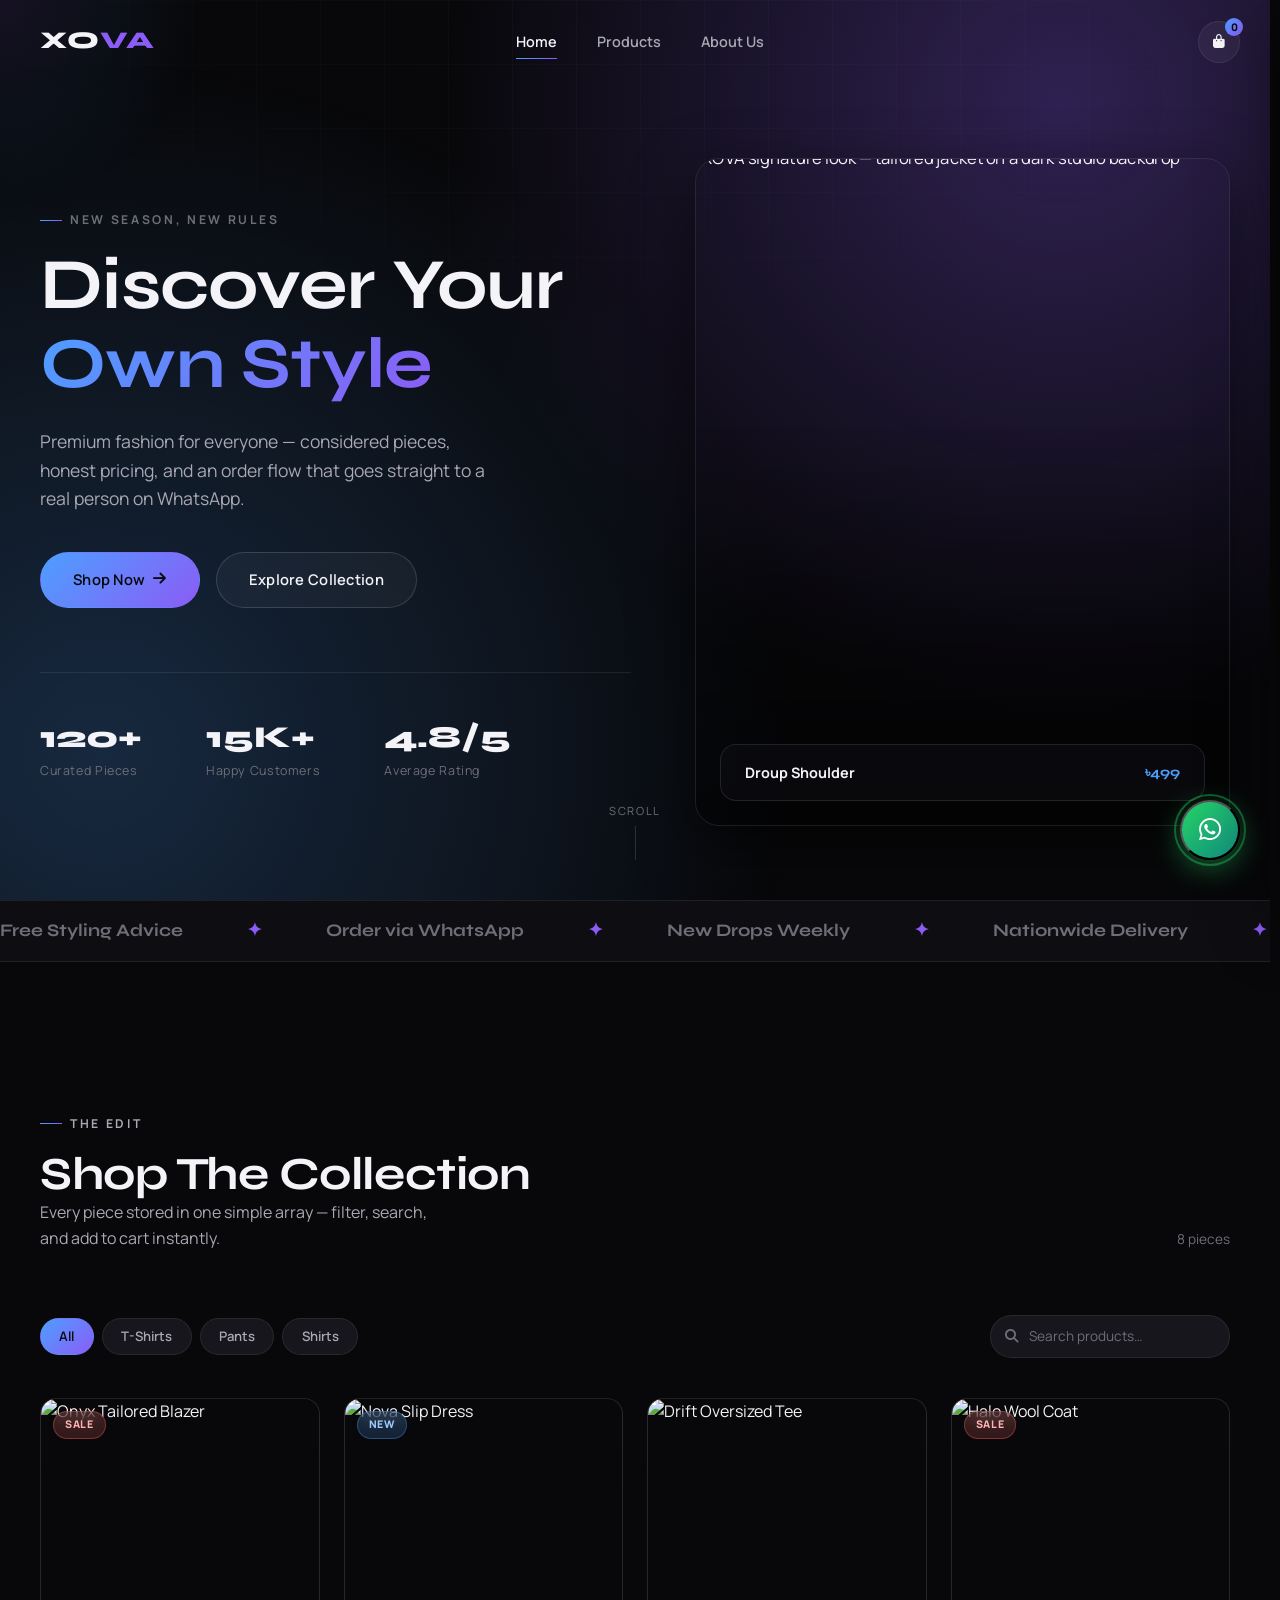
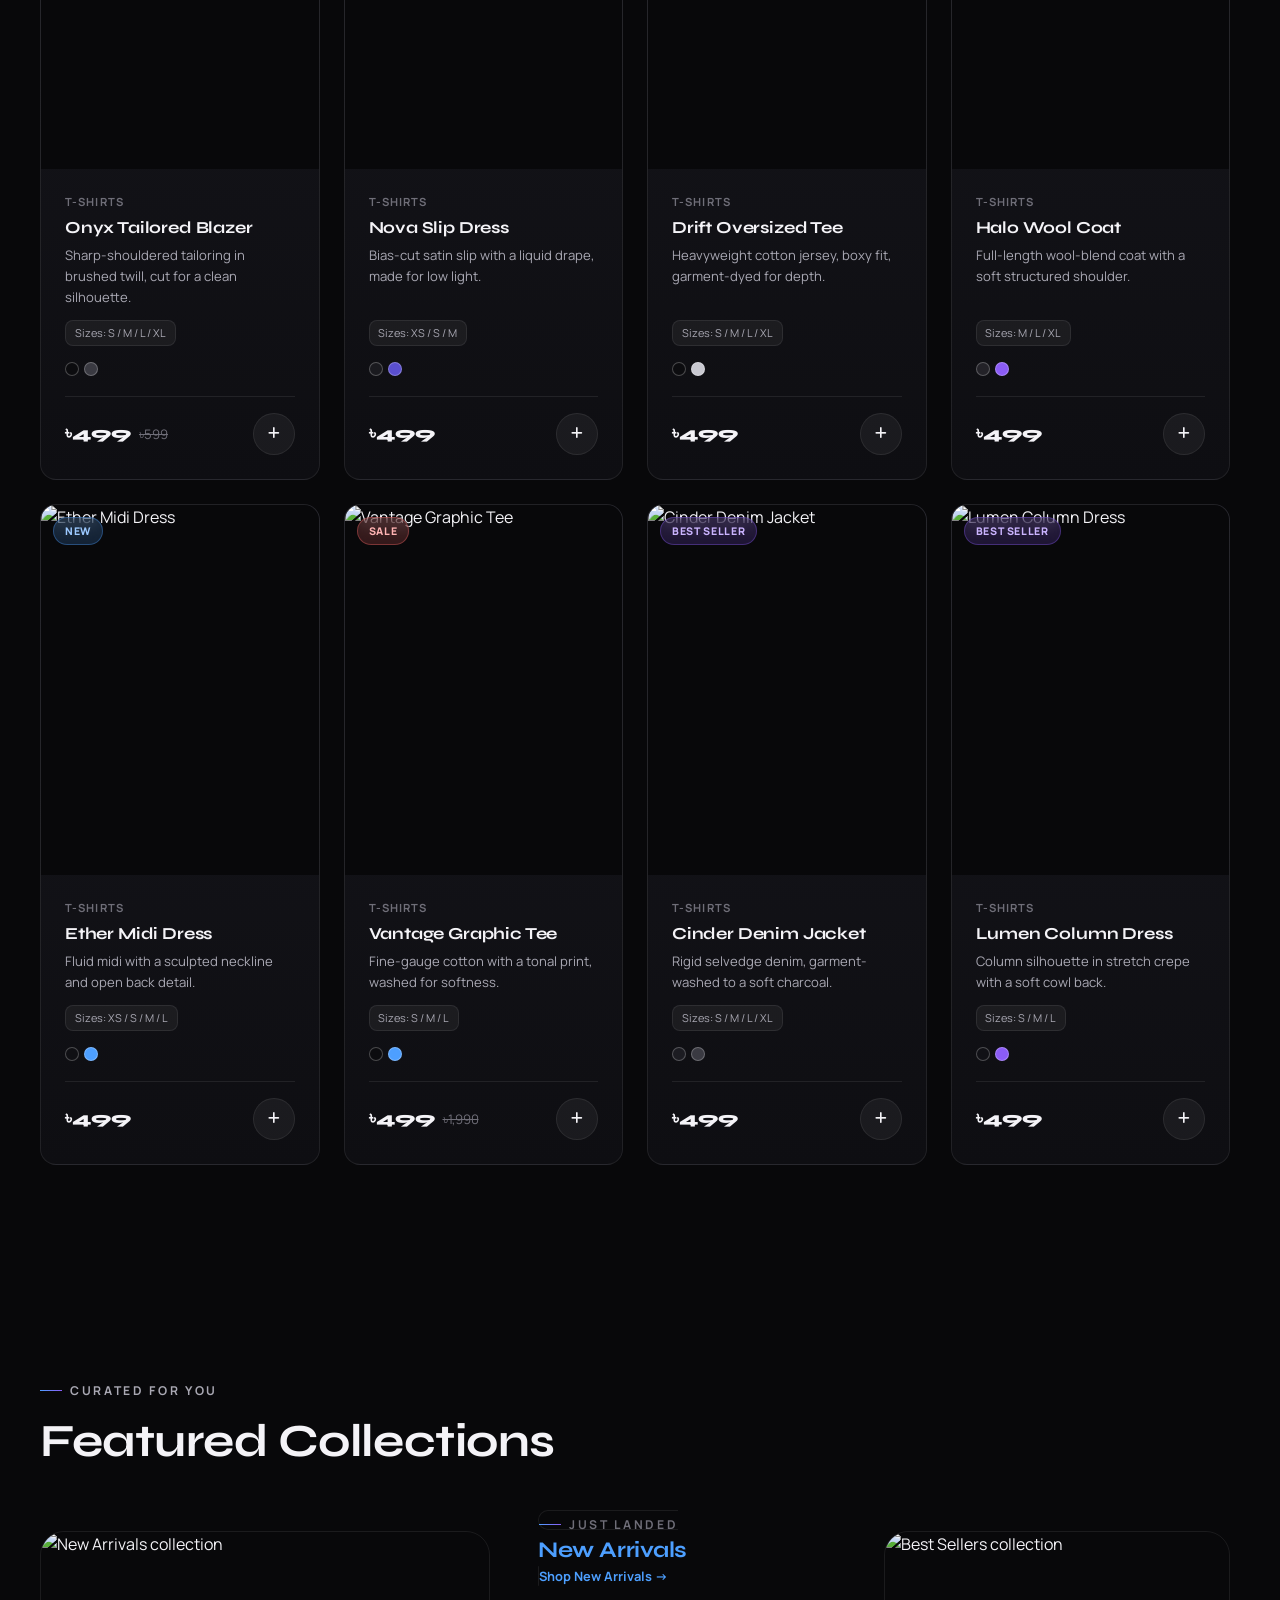
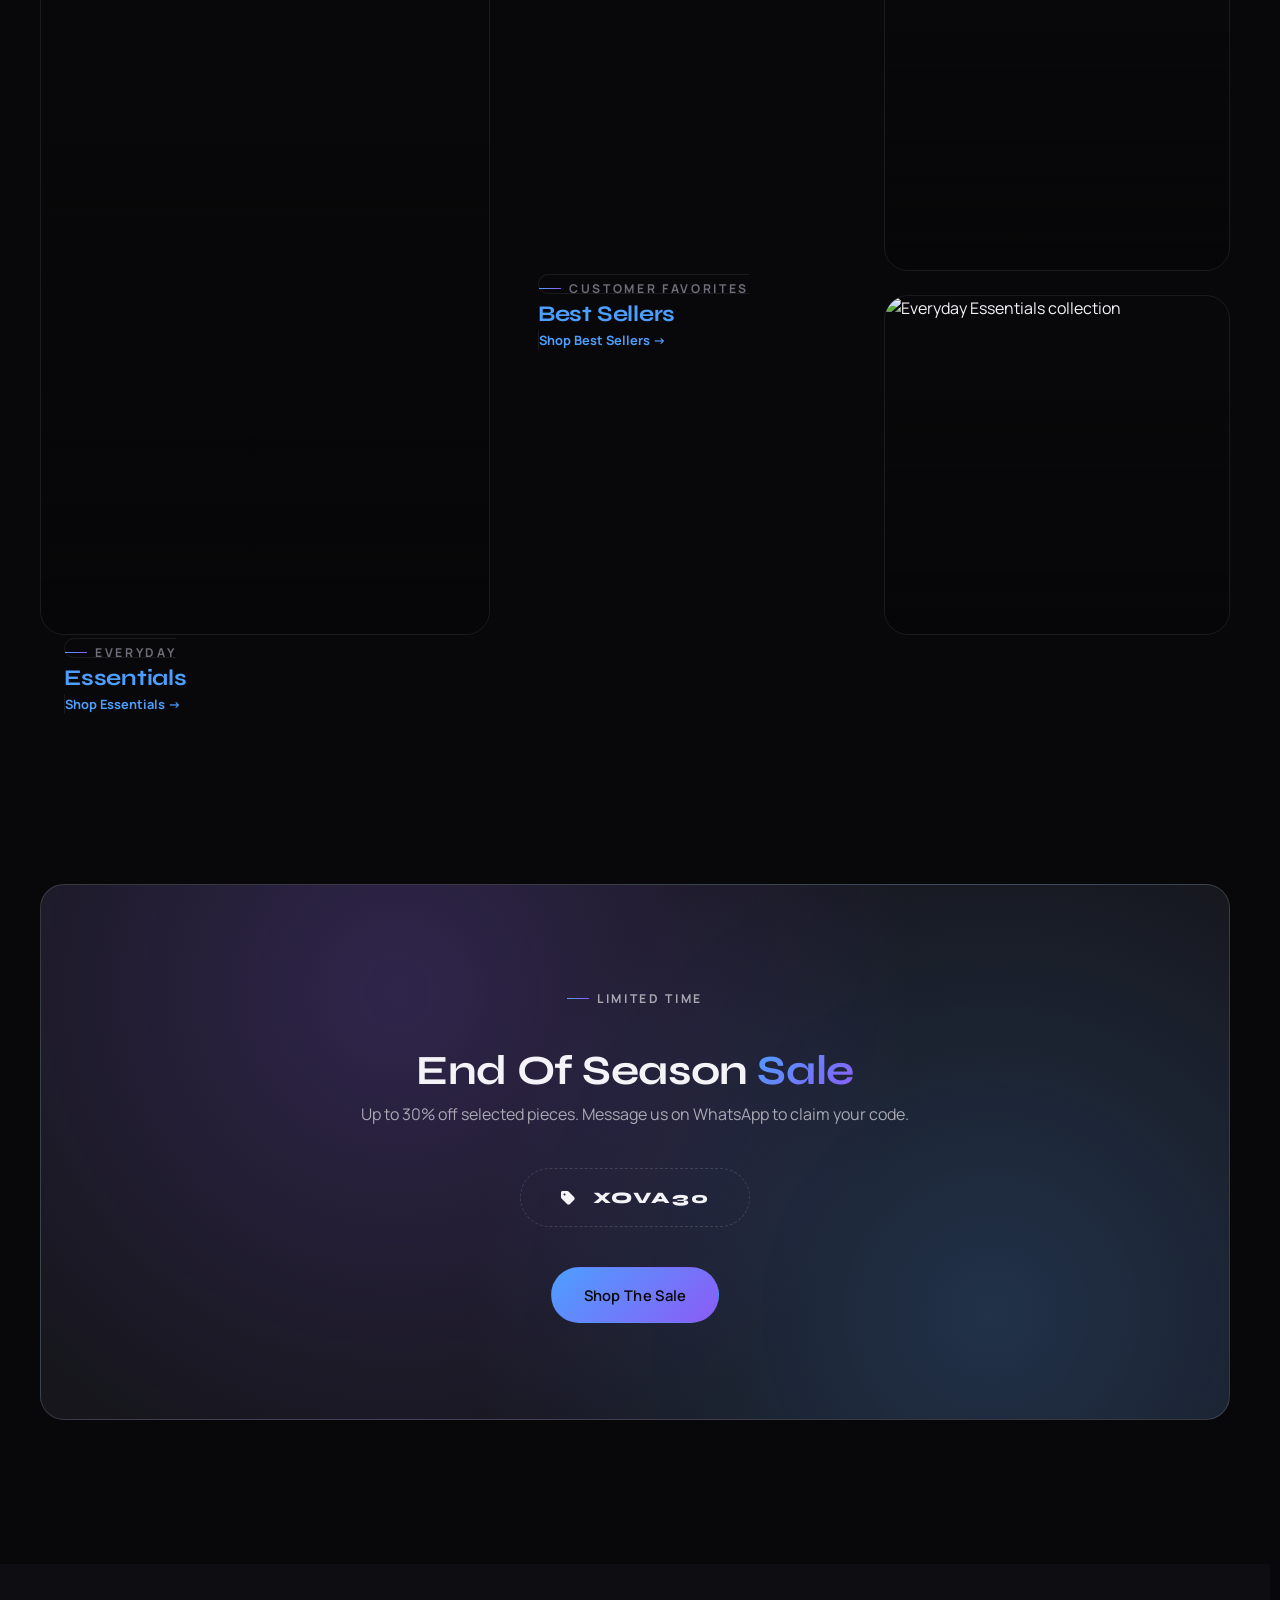
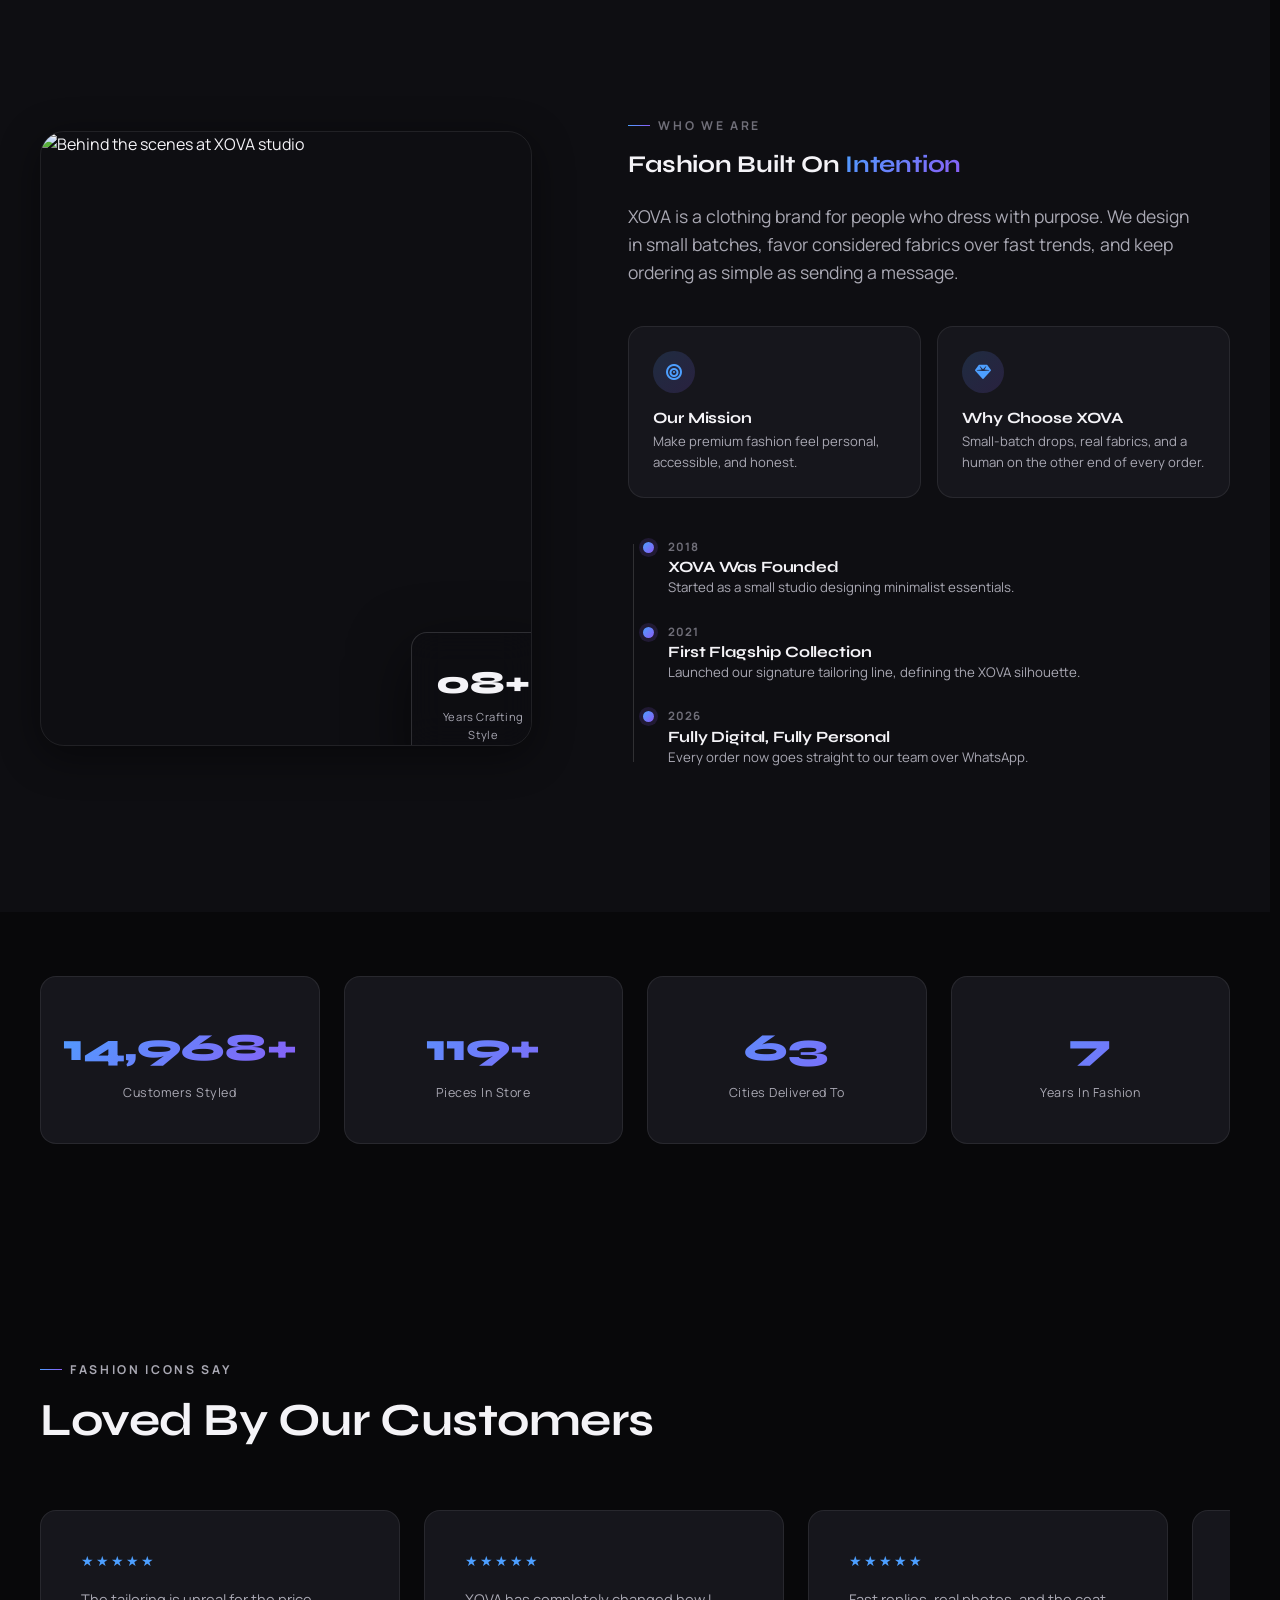
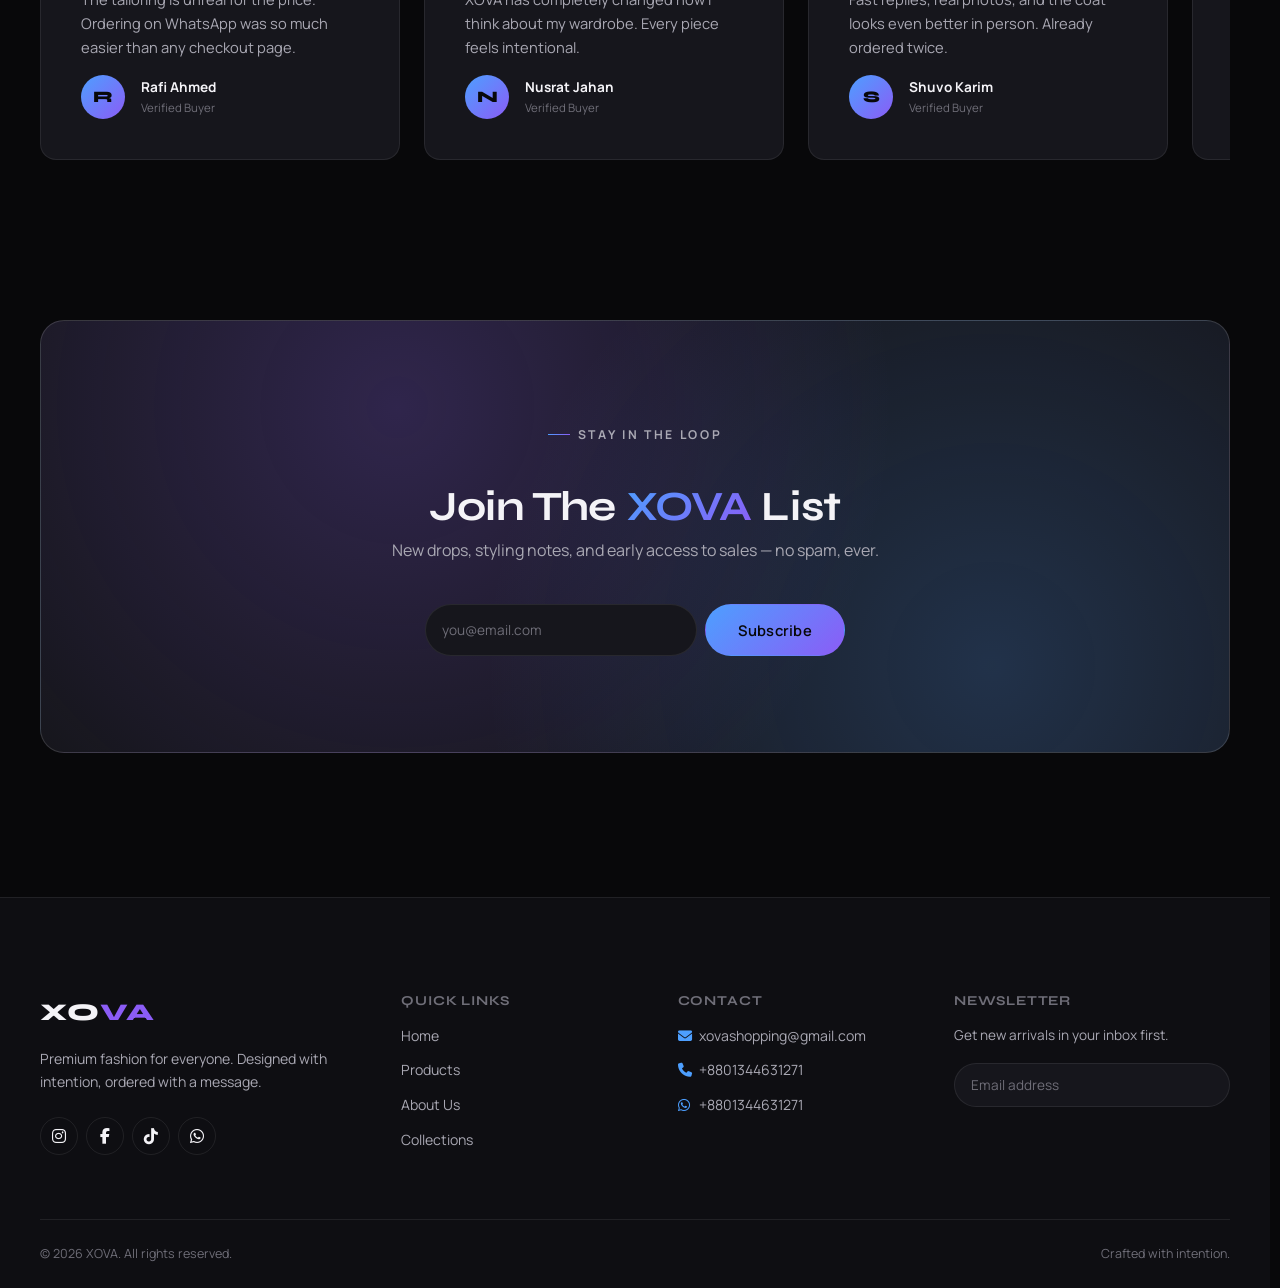
==== index.html @ df8d3961 "Add files via upload" ====
<!DOCTYPE html>
<html lang="en">
<head>
<meta charset="UTF-8">
<meta name="viewport" content="width=device-width, initial-scale=1.0">
<title>XOVA — Discover Your Own Style | Premium Fashion</title>
<meta name="description" content="XOVA is a premium clothing brand for those who dress on their own terms. Shop new arrivals, best sellers and signature pieces — order instantly over WhatsApp.">
<meta name="keywords" content="XOVA, clothing brand, premium fashion, dark luxury fashion, online clothing store, WhatsApp order">
<meta name="author" content="XOVA">

<!-- Open Graph -->
<meta property="og:type" content="website">
<meta property="og:title" content="XOVA — Discover Your Own Style">
<meta property="og:description" content="Premium fashion for everyone. Shop new arrivals, best sellers and signature pieces at XOVA.">
<meta property="og:image" content="images/og-image.jpg">

<!-- Favicon (inline, no extra file needed) -->
<link rel="icon" href="data:image/svg+xml,<svg xmlns=%22http://www.w3.org/2000/svg%22 viewBox=%220 0 100 100%22><text y=%22.9em%22 font-size=%2290%22 fill=%22white%22>X</text></svg>">

<!-- Fonts & Icons -->
<link rel="preconnect" href="https://fonts.googleapis.com">
<link rel="stylesheet" href="https://cdnjs.cloudflare.com/ajax/libs/font-awesome/6.5.1/css/all.min.css">
<link rel="stylesheet" href="style.css">
</head>
<body>

<!-- Loading Screen -->
<div id="loading-screen" aria-hidden="true">
  <div class="loader-mark">XOVA</div>
</div>

<!-- Ambient cursor glow (desktop) -->
<div class="cursor-glow" id="cursor-glow"></div>

<!-- ============================= NAVBAR ============================= -->
<header id="navbar">
  <div class="nav-inner">
    <a href="#home" class="nav-logo">XO<span>VA</span></a>

    <nav class="nav-links" aria-label="Primary">
      <a href="#home">Home</a>
      <a href="#products">Products</a>
      <a href="#about">About Us</a>
    </nav>

    <div class="nav-actions">
      <button class="icon-btn" data-cart-open aria-label="Open cart">
        <i class="fa-solid fa-bag-shopping"></i>
        <span class="cart-count">0</span>
      </button>
      <button class="hamburger" id="hamburger" aria-label="Toggle menu">
        <span></span><span></span><span></span>
      </button>
    </div>
  </div>
</header>

<!-- Mobile menu -->
<div class="mobile-menu" id="mobile-menu">
  <a href="#home">Home</a>
  <a href="#products">Products</a>
  <a href="#about">About Us</a>
</div>

<main>

  <!-- ============================= HERO ============================= -->
  <section class="hero" id="home">
    <div class="hero-bg-glow" aria-hidden="true"></div>
    <span class="hero-label-vert">XOVA — SS26 COLLECTION</span>

    <div class="hero-inner">
      <div class="hero-copy">
        <p class="eyebrow" data-reveal="up">New Season, New Rules</p>
        <h1>
          <span class="line"><span>Discover Your</span></span>
          <span class="line"><span class="gradient-text">Own Style</span></span>
        </h1>
        <p class="sub" data-reveal="up" style="--i:1">
          Premium fashion for everyone — considered pieces, honest pricing,
          and an order flow that goes straight to a real person on WhatsApp.
        </p>
        <div class="hero-actions" data-reveal="up" style="--i:2">
          <a href="#products" class="btn btn-primary">Shop Now <i class="fa-solid fa-arrow-right"></i></a>
          <a href="#collections" class="btn btn-ghost">Explore Collection</a>
        </div>
        <div class="hero-stats" data-reveal="up" style="--i:3">
          <div>
            <div class="stat-num">120+</div>
            <div class="stat-label">Curated Pieces</div>
          </div>
          <div>
            <div class="stat-num">15K+</div>
            <div class="stat-label">Happy Customers</div>
          </div>
          <div>
            <div class="stat-num">4.8/5</div>
            <div class="stat-label">Average Rating</div>
          </div>
        </div>
      </div>

      <div class="hero-media" data-reveal="zoom">
        <img src="images/hero.png" alt="XOVA signature look — tailored jacket on a dark studio backdrop" loading="lazy">
        <div class="hero-media-tag">
          <span class="name">Droup Shoulder</span>
          <span class="price">৳499</span>
        </div>
      </div>
    </div>

    <div class="scroll-cue" aria-hidden="true">
      <span>SCROLL</span>
      <div class="dot-track"></div>
    </div>
  </section>

  <!-- Marquee -->
  <div class="marquee" aria-hidden="true">
    <div class="marquee-track">
      <span>Free Styling Advice</span>
      <span>Order via WhatsApp</span>
      <span>New Drops Weekly</span>
      <span>Nationwide Delivery</span>
      <span>Free Styling Advice</span>
      <span>Order via WhatsApp</span>
      <span>New Drops Weekly</span>
      <span>Nationwide Delivery</span>
    </div>
  </div>

  <!-- ============================= PRODUCTS ============================= -->
  <section class="section-pad" id="products">
    <div class="container">
      <div class="section-head" data-reveal="up">
        <div>
          <p class="eyebrow">The Edit</p>
          <h2>Shop The Collection</h2>
          <p>Every piece stored in one simple array — filter, search, and add to cart instantly.</p>
        </div>
        <span id="results-count" style="color:var(--c-text-faint); font-size:0.85rem; white-space:nowrap;"></span>
      </div>

      <div class="toolbar" data-reveal="up">
        <div class="filter-chips">
          <button class="chip active" data-filter="All">All</button>
          <button class="chip" data-filter="T-Shirts">T-Shirts</button>
          <button class="chip" data-filter="Pants">Pants</button>
          <button class="chip" data-filter="Shirts">Shirts</button>
        </div>
        <div class="search-wrap">
          <i class="fa-solid fa-magnifying-glass"></i>
          <input type="search" id="product-search" placeholder="Search products…" aria-label="Search products">
        </div>
      </div>

      <div class="product-grid" id="product-grid"><!-- rendered by script.js --></div>

      <div class="load-more-wrap">
        <button class="btn btn-ghost" id="load-more-btn">Load More <i class="fa-solid fa-arrow-down"></i></button>
      </div>
    </div>
  </section>

  <!-- ============================= FEATURED COLLECTIONS ============================= -->
  <section class="section-pad" id="collections" style="padding-top:0;">
    <div class="container">
      <div class="section-head" data-reveal="up">
        <div>
          <p class="eyebrow">Curated For You</p>
          <h2>Featured Collections</h2>
        </div>
      </div>
      <div class="collections-grid">
        <a class="collection-card" href="#products" data-reveal="zoom">
          <img src="images/collection1.jpeg" alt="New Arrivals collection" loading="lazy">
          <div class="collection-label">
            <p class="eyebrow">Just Landed</p>
            <h3>New Arrivals</h3>
            <a href="#products">Shop New Arrivals →</a>
          </div>
        </a>
        <a class="collection-card" href="#products" data-reveal="zoom" style="--i:1">
          <img src="images/collection2.jpeg" alt="Best Sellers collection" loading="lazy">
          <div class="collection-label">
            <p class="eyebrow">Customer Favorites</p>
            <h3>Best Sellers</h3>
            <a href="#products">Shop Best Sellers →</a>
          </div>
        </a>
        <a class="collection-card" href="#products" data-reveal="zoom" style="--i:2">
          <img src="images/collection3.jpeg" alt="Everyday Essentials collection" loading="lazy">
          <div class="collection-label">
            <p class="eyebrow">Everyday</p>
            <h3>Essentials</h3>
            <a href="#products">Shop Essentials →</a>
          </div>
        </a>
      </div>
    </div>
  </section>

  <!-- ============================= OFFER BANNER ============================= -->
  <section class="section-pad" style="padding-top:0;">
    <div class="container">
      <div class="offer-banner" data-reveal="zoom">
        <p class="eyebrow" style="justify-content:center;">Limited Time</p>
        <h2>End Of Season <span class="gradient-text">Sale</span></h2>
        <p>Up to 30% off selected pieces. Message us on WhatsApp to claim your code.</p>
        <div class="offer-code"><i class="fa-solid fa-tag"></i> XOVA30</div>
        <div>
          <a href="#products" class="btn btn-primary">Shop The Sale</a>
        </div>
      </div>
    </div>
  </section>

  <!-- ============================= ABOUT ============================= -->
  <section class="section-pad about-section" id="about">
    <div class="container">
      <div class="about-grid">
        <div class="about-media" data-reveal="left">
          <img src="images/about.jpeg" alt="Behind the scenes at XOVA studio" loading="lazy">
          <div class="about-media-float">
            <div class="num">08+</div>
            <div class="lbl">Years Crafting<br>Style</div>
          </div>
        </div>

        <div class="about-copy">
          <p class="eyebrow" data-reveal="right">Who We Are</p>
          <h2 style="margin-bottom: var(--sp-md);" data-reveal="right" style="--i:1">Fashion Built On <span class="gradient-text">Intention</span></h2>
          <p class="lead" data-reveal="right" style="--i:2">
            XOVA is a clothing brand for people who dress with purpose. We design
            in small batches, favor considered fabrics over fast trends, and keep
            ordering as simple as sending a message.
          </p>

          <div class="about-cards" data-reveal="right" style="--i:3">
            <div class="about-card">
              <i class="fa-solid fa-bullseye"></i>
              <h4>Our Mission</h4>
              <p>Make premium fashion feel personal, accessible, and honest.</p>
            </div>
            <div class="about-card">
              <i class="fa-solid fa-gem"></i>
              <h4>Why Choose XOVA</h4>
              <p>Small-batch drops, real fabrics, and a human on the other end of every order.</p>
            </div>
          </div>

          <div class="timeline" data-reveal="right" style="--i:4">
            <div class="timeline-item">
              <div class="year">2018</div>
              <h4>XOVA Was Founded</h4>
              <p>Started as a small studio designing minimalist essentials.</p>
            </div>
            <div class="timeline-item">
              <div class="year">2021</div>
              <h4>First Flagship Collection</h4>
              <p>Launched our signature tailoring line, defining the XOVA silhouette.</p>
            </div>
            <div class="timeline-item">
              <div class="year">2026</div>
              <h4>Fully Digital, Fully Personal</h4>
              <p>Every order now goes straight to our team over WhatsApp.</p>
            </div>
          </div>
        </div>
      </div>
    </div>
  </section>

  <!-- ============================= COUNTERS ============================= -->
  <section class="section-pad" style="padding-block: var(--sp-xl);">
    <div class="container">
      <div class="counters">
        <div class="counter-item" data-reveal="up">
          <div class="counter-num" data-count="15000" data-suffix="+">0</div>
          <div class="counter-label">Customers Styled</div>
        </div>
        <div class="counter-item" data-reveal="up" style="--i:1">
          <div class="counter-num" data-count="120" data-suffix="+">0</div>
          <div class="counter-label">Pieces In Store</div>
        </div>
        <div class="counter-item" data-reveal="up" style="--i:2">
          <div class="counter-num" data-count="64" data-suffix="">0</div>
          <div class="counter-label">Cities Delivered To</div>
        </div>
        <div class="counter-item" data-reveal="up" style="--i:3">
          <div class="counter-num" data-count="8" data-suffix="">0</div>
          <div class="counter-label">Years In Fashion</div>
        </div>
      </div>
    </div>
  </section>

  <!-- ============================= TESTIMONIALS ============================= -->
  <section class="section-pad">
    <div class="container">
      <div class="section-head" data-reveal="up">
        <div>
          <p class="eyebrow">Fashion Icons Say</p>
          <h2>Loved By Our Customers</h2>
        </div>
      </div>
      <div class="testimonial-track-wrap" data-reveal="up">
        <div class="testimonial-track">
          <div class="testimonial-card">
            <div class="stars">★★★★★</div>
            <p class="quote">The tailoring is unreal for the price. Ordering on WhatsApp was so much easier than any checkout page.</p>
            <div class="testimonial-person">
              <div class="avatar-ring">R</div>
              <div>
                <div class="who">Rafi Ahmed</div>
                <div class="role">Verified Buyer</div>
              </div>
            </div>
          </div>
          <div class="testimonial-card">
            <div class="stars">★★★★★</div>
            <p class="quote">XOVA has completely changed how I think about my wardrobe. Every piece feels intentional.</p>
            <div class="testimonial-person">
              <div class="avatar-ring">N</div>
              <div>
                <div class="who">Nusrat Jahan</div>
                <div class="role">Verified Buyer</div>
              </div>
            </div>
          </div>
          <div class="testimonial-card">
            <div class="stars">★★★★★</div>
            <p class="quote">Fast replies, real photos, and the coat looks even better in person. Already ordered twice.</p>
            <div class="testimonial-person">
              <div class="avatar-ring">S</div>
              <div>
                <div class="who">Shuvo Karim</div>
                <div class="role">Verified Buyer</div>
              </div>
            </div>
          </div>
          <div class="testimonial-card">
            <div class="stars">★★★★★</div>
            <p class="quote">Feels like a genuinely premium brand — the dark packaging, the fit, all of it.</p>
            <div class="testimonial-person">
              <div class="avatar-ring">M</div>
              <div>
                <div class="who">Mim Akter</div>
                <div class="role">Verified Buyer</div>
              </div>
            </div>
          </div>
        </div>
      </div>
    </div>
  </section>

  <!-- ============================= NEWSLETTER ============================= -->
  <section class="section-pad" style="padding-top:0;">
    <div class="container">
      <div class="offer-banner" data-reveal="up">
        <p class="eyebrow" style="justify-content:center;">Stay In The Loop</p>
        <h2>Join The <span class="gradient-text">XOVA</span> List</h2>
        <p>New drops, styling notes, and early access to sales — no spam, ever.</p>
        <form id="newsletter-form" class="newsletter-form" style="max-width:420px; margin-inline:auto;">
          <input type="email" placeholder="you@email.com" required aria-label="Email address">
          <button type="submit" class="btn btn-primary">Subscribe</button>
        </form>
      </div>
    </div>
  </section>

</main>

<!-- ============================= FOOTER ============================= -->
<footer>
  <div class="container">
    <div class="footer-grid">
      <div class="footer-brand">
        <a href="#home" class="nav-logo">XO<span>VA</span></a>
        <p>Premium fashion for everyone. Designed with intention, ordered with a message.</p>
        <div class="social-row">
          <a href="#" aria-label="Instagram"><i class="fa-brands fa-instagram"></i></a>
          <a href="#" aria-label="Facebook"><i class="fa-brands fa-facebook-f"></i></a>
          <a href="#" aria-label="TikTok"><i class="fa-brands fa-tiktok"></i></a>
          <a href="https://wa.me/8801344631271" aria-label="WhatsApp"><i class="fa-brands fa-whatsapp"></i></a>
        </div>
      </div>

      <div class="footer-col">
        <h4>Quick Links</h4>
        <ul>
          <li><a href="#home">Home</a></li>
          <li><a href="#products">Products</a></li>
          <li><a href="#about">About Us</a></li>
          <li><a href="#collections">Collections</a></li>
        </ul>
      </div>

      <div class="footer-col">
        <h4>Contact</h4>
        <ul>
          <li><i class="fa-solid fa-envelope"></i> xovashopping@gmail.com</li>
          <li><i class="fa-solid fa-phone"></i> +8801344631271</li>
          <li><i class="fa-brands fa-whatsapp"></i> +8801344631271</li>
        </ul>
      </div>

      <div class="footer-col">
        <h4>Newsletter</h4>
        <p style="font-size:0.85rem; color:var(--c-text-dim);">Get new arrivals in your inbox first.</p>
        <form class="newsletter-form" onsubmit="event.preventDefault(); this.reset();">
          <input type="email" placeholder="Email address" required aria-label="Email address">
        </form>
      </div>
    </div>

    <div class="footer-bottom">
      <span>&copy; <span id="year"></span> XOVA. All rights reserved.</span>
      <span>Crafted with intention.</span>
    </div>
  </div>
</footer>

<!-- ============================= CART SIDEBAR ============================= -->
<div class="cart-overlay" id="cart-overlay"></div>
<aside class="cart-sidebar" id="cart-sidebar" aria-label="Shopping cart">
  <div class="cart-head">
    <h3><i class="fa-solid fa-bag-shopping"></i> Your Cart</h3>
    <button class="cart-close" data-cart-close aria-label="Close cart"><i class="fa-solid fa-xmark"></i></button>
  </div>
  <div class="cart-items" id="cart-items"><!-- rendered by script.js --></div>
  <div class="cart-foot">
    <div class="cart-subtotal-row"><span>Subtotal</span><span id="cart-subtotal">৳0</span></div>
    <div class="cart-total-row"><span>Total</span><span id="cart-total">৳0</span></div>
    <button class="btn btn-primary btn-block" id="checkout-btn" disabled>
      <i class="fa-brands fa-whatsapp"></i> Order Now via WhatsApp
    </button>
    <p class="cart-note">No online payment — confirm your order directly on WhatsApp.</p>
  </div>
</aside>

<!-- ============================= ORDER MODAL ============================= -->
<div class="modal-overlay" id="order-modal">
  <div class="modal-box">
    <h3>Confirm Your Details</h3>
    <p class="hint">We'll open WhatsApp with your order pre-filled — just hit send.</p>
    <form id="order-form">
      <div class="form-group">
        <label for="order-name">Full Name</label>
        <input type="text" id="order-name" required placeholder="Your name">
      </div>
      <div class="form-group">
        <label for="order-address">Delivery Address</label>
        <textarea id="order-address" rows="3" required placeholder="House, road, area, city"></textarea>
      </div>
      <div class="form-group">
        <label for="order-phone">Phone Number</label>
        <input type="tel" id="order-phone" required placeholder="01XXXXXXXXX">
      </div>
      <div class="modal-actions">
        <button type="button" class="btn btn-ghost btn-block" data-modal-close>Cancel</button>
        <button type="submit" class="btn btn-primary btn-block"><i class="fa-brands fa-whatsapp"></i> Send Order</button>
      </div>
    </form>
  </div>
</div>

<!-- ============================= FLOATING ELEMENTS ============================= -->
<button class="whatsapp-bubble" id="whatsapp-bubble" aria-label="Chat on WhatsApp">
  <i class="fa-brands fa-whatsapp"></i>
</button>
<button class="scroll-top-btn" id="scroll-top-btn" aria-label="Scroll to top">
  <i class="fa-solid fa-arrow-up"></i>
</button>

<!-- Toast -->
<div class="toast" id="toast"></div>

<script src="script.js"></script>
<script>document.getElementById("year").textContent = new Date().getFullYear();</script>
</body>
</html>
---- style.css ----
/* =========================================================
   XOVA — Premium Dark Luxury Fashion Store
   Design tokens live below. Change a value here to re-theme
   the entire site — colors, spacing and radii all cascade
   from these custom properties.
   ========================================================= */

@import url('https://fonts.googleapis.com/css2?family=Syne:wght@500;600;700;800&family=Manrope:wght@300;400;500;600;700&display=swap');

:root {
  /* ---- Color: dark luxury palette ---- */
  --c-bg: #08080a;              /* primary black */
  --c-bg-alt: #0e0e12;          /* secondary near-black */
  --c-surface: #16161c;         /* card / panel surface */
  --c-surface-2: #1c1c24;       /* elevated surface */
  --c-border: rgba(255, 255, 255, 0.08);
  --c-border-strong: rgba(255, 255, 255, 0.14);

  --c-text: #f4f3f7;            /* primary text (soft white) */
  --c-text-dim: #a9a8b3;        /* secondary text */
  --c-text-faint: #6f6e78;      /* tertiary / captions */

  --c-accent-purple: #8b5cf6;   /* soft neon purple */
  --c-accent-blue: #4d9fff;     /* soft neon blue */
  --c-accent-grad: linear-gradient(135deg, var(--c-accent-blue) 0%, var(--c-accent-purple) 100%);
  --c-accent-grad-soft: linear-gradient(135deg, rgba(77,159,255,0.16) 0%, rgba(139,92,246,0.16) 100%);

  --c-success: #57e0a0;
  --c-sale: #ff6b6b;

  /* ---- Typography ---- */
  --f-display: 'Syne', 'Segoe UI', sans-serif;
  --f-body: 'Manrope', 'Segoe UI', sans-serif;

  /* ---- Spacing scale ---- */
  --sp-3xs: 0.25rem;
  --sp-2xs: 0.5rem;
  --sp-xs: 0.75rem;
  --sp-sm: 1rem;
  --sp-md: 1.5rem;
  --sp-lg: 2.5rem;
  --sp-xl: 4rem;
  --sp-2xl: 6rem;
  --sp-3xl: 9rem;

  /* ---- Radii & shadows ---- */
  --r-sm: 8px;
  --r-md: 16px;
  --r-lg: 24px;
  --r-pill: 999px;

  --shadow-soft: 0 10px 40px rgba(0, 0, 0, 0.45);
  --shadow-lift: 0 20px 60px rgba(0, 0, 0, 0.55);
  --shadow-glow-purple: 0 0 40px rgba(139, 92, 246, 0.35);
  --shadow-glow-blue: 0 0 40px rgba(77, 159, 255, 0.3);

  --ease: cubic-bezier(0.16, 1, 0.3, 1);
  --dur-fast: 0.2s;
  --dur-med: 0.45s;
  --dur-slow: 0.9s;

  --container: 1280px;
  --nav-h: 84px;
}

/* =========================================================
   Reset & base
   ========================================================= */
* { margin: 0; padding: 0; box-sizing: border-box; }

html {
  scroll-behavior: smooth;
  scrollbar-gutter: stable;
}

body {
  background: var(--c-bg);
  color: var(--c-text);
  font-family: var(--f-body);
  font-weight: 400;
  line-height: 1.6;
  -webkit-font-smoothing: antialiased;
  overflow-x: hidden;
  cursor: default;
}

img { max-width: 100%; display: block; }
a { color: inherit; text-decoration: none; }
ul { list-style: none; }
button { font-family: inherit; cursor: pointer; }
input, textarea { font-family: inherit; }

h1, h2, h3, h4 {
  font-family: var(--f-display);
  font-weight: 700;
  letter-spacing: -0.01em;
  line-height: 1.1;
}

.container {
  width: 100%;
  max-width: var(--container);
  margin-inline: auto;
  padding-inline: var(--sp-lg);
}

@media (max-width: 640px) {
  .container { padding-inline: var(--sp-md); }
}

/* Ambient ground texture: a faint fixed noise + grid so black
   backgrounds never feel flat or empty */
body::before {
  content: '';
  position: fixed;
  inset: 0;
  z-index: 0;
  pointer-events: none;
  background-image:
    linear-gradient(rgba(255,255,255,0.025) 1px, transparent 1px),
    linear-gradient(90deg, rgba(255,255,255,0.025) 1px, transparent 1px);
  background-size: 64px 64px;
  mask-image: radial-gradient(ellipse 80% 60% at 50% 0%, black 20%, transparent 75%);
}

/* Custom scrollbar */
::-webkit-scrollbar { width: 10px; }
::-webkit-scrollbar-track { background: var(--c-bg); }
::-webkit-scrollbar-thumb {
  background: var(--c-surface-2);
  border-radius: var(--r-pill);
  border: 2px solid var(--c-bg);
}
::-webkit-scrollbar-thumb:hover { background: var(--c-accent-purple); }

:focus-visible {
  outline: 2px solid var(--c-accent-blue);
  outline-offset: 3px;
  border-radius: 4px;
}

@media (prefers-reduced-motion: reduce) {
  *, *::before, *::after {
    animation-duration: 0.01ms !important;
    animation-iteration-count: 1 !important;
    transition-duration: 0.01ms !important;
    scroll-behavior: auto !important;
  }
}

/* Cursor glow — a soft light that trails the pointer, desktop only */
.cursor-glow {
  position: fixed;
  top: 0; left: 0;
  width: 420px;
  height: 420px;
  border-radius: 50%;
  background: radial-gradient(circle, rgba(139,92,246,0.10) 0%, rgba(77,159,255,0.05) 40%, transparent 70%);
  pointer-events: none;
  z-index: 2;
  transform: translate(-50%, -50%);
  transition: opacity 0.3s ease;
  will-change: transform;
}
@media (max-width: 900px), (hover: none) {
  .cursor-glow { display: none; }
}

/* =========================================================
   Loading screen
   ========================================================= */
#loading-screen {
  position: fixed;
  inset: 0;
  z-index: 9999;
  background: var(--c-bg);
  display: flex;
  align-items: center;
  justify-content: center;
  transition: opacity 0.6s var(--ease), visibility 0.6s var(--ease);
}
#loading-screen.hidden {
  opacity: 0;
  visibility: hidden;
  pointer-events: none;
}
.loader-mark {
  font-family: var(--f-display);
  font-size: clamp(2rem, 6vw, 3.2rem);
  font-weight: 800;
  letter-spacing: 0.08em;
  position: relative;
  color: var(--c-text);
}
.loader-mark::after {
  content: '';
  position: absolute;
  left: 0; bottom: -14px;
  height: 2px;
  width: 100%;
  background: var(--c-accent-grad);
  transform: scaleX(0);
  transform-origin: left;
  animation: loaderBar 1.3s var(--ease) infinite;
}
@keyframes loaderBar {
  0% { transform: scaleX(0); transform-origin: left; }
  50% { transform: scaleX(1); transform-origin: left; }
  51% { transform-origin: right; }
  100% { transform: scaleX(0); transform-origin: right; }
}

/* =========================================================
   Buttons
   ========================================================= */
.btn {
  position: relative;
  overflow: hidden;
  display: inline-flex;
  align-items: center;
  justify-content: center;
  gap: var(--sp-2xs);
  padding: 0.95rem 2rem;
  font-family: var(--f-body);
  font-size: 0.92rem;
  font-weight: 600;
  letter-spacing: 0.02em;
  border-radius: var(--r-pill);
  border: 1px solid transparent;
  transition: transform var(--dur-fast) var(--ease), box-shadow var(--dur-fast) var(--ease), background var(--dur-fast) var(--ease);
  white-space: nowrap;
}
.btn:active { transform: scale(0.97); }

.btn-primary {
  background: var(--c-accent-grad);
  color: #08080a;
}
.btn-primary:hover {
  box-shadow: var(--shadow-glow-purple);
  transform: translateY(-2px);
}

.btn-ghost {
  background: rgba(255,255,255,0.04);
  color: var(--c-text);
  border-color: var(--c-border-strong);
  backdrop-filter: blur(12px);
}
.btn-ghost:hover {
  background: rgba(255,255,255,0.08);
  border-color: rgba(255,255,255,0.3);
  transform: translateY(-2px);
}

.btn-sm { padding: 0.65rem 1.3rem; font-size: 0.82rem; }
.btn-block { width: 100%; }
.btn:disabled { opacity: 0.45; cursor: not-allowed; transform: none !important; }

/* Ripple */
.ripple {
  position: absolute;
  border-radius: 50%;
  background: rgba(255,255,255,0.5);
  transform: scale(0);
  animation: rippleAnim 0.6s ease-out;
  pointer-events: none;
}
@keyframes rippleAnim {
  to { transform: scale(3); opacity: 0; }
}

/* =========================================================
   Section scaffolding
   ========================================================= */
section { position: relative; z-index: 1; }
.section-pad { padding-block: var(--sp-3xl); }
@media (max-width: 900px) { .section-pad { padding-block: var(--sp-2xl); } }

.eyebrow {
  display: inline-flex;
  align-items: center;
  gap: var(--sp-2xs);
  font-family: var(--f-body);
  font-size: 0.76rem;
  font-weight: 700;
  letter-spacing: 0.22em;
  text-transform: uppercase;
  color: var(--c-text-faint);
  margin-bottom: var(--sp-sm);
}
.eyebrow::before {
  content: '';
  width: 22px;
  height: 1px;
  background: var(--c-accent-grad);
}

.section-head {
  display: flex;
  align-items: flex-end;
  justify-content: space-between;
  gap: var(--sp-lg);
  margin-bottom: var(--sp-xl);
}
.section-head h2 {
  font-size: clamp(1.9rem, 3.6vw, 2.9rem);
}
.section-head p {
  color: var(--c-text-dim);
  max-width: 40ch;
}
@media (max-width: 700px) {
  .section-head { flex-direction: column; align-items: flex-start; gap: var(--sp-sm); }
}

.gradient-text {
  background: var(--c-accent-grad);
  -webkit-background-clip: text;
  background-clip: text;
  color: transparent;
}

/* =========================================================
   Navbar
   ========================================================= */
#navbar {
  position: fixed;
  top: 0; left: 0; right: 0;
  z-index: 500;
  height: var(--nav-h);
  display: flex;
  align-items: center;
  background: transparent;
  border-bottom: 1px solid transparent;
  transition: background var(--dur-med) var(--ease), border-color var(--dur-med) var(--ease), height var(--dur-med) var(--ease), backdrop-filter var(--dur-med) var(--ease);
}
#navbar.scrolled {
  background: rgba(8, 8, 10, 0.72);
  backdrop-filter: blur(18px) saturate(140%);
  border-bottom-color: var(--c-border);
  height: 70px;
  box-shadow: var(--shadow-soft);
}
.nav-inner {
  width: 100%;
  max-width: var(--container);
  margin-inline: auto;
  padding-inline: var(--sp-lg);
  display: grid;
  grid-template-columns: 1fr auto 1fr;
  align-items: center;
  gap: var(--sp-md);
}
.nav-logo {
  font-family: var(--f-display);
  font-size: 1.5rem;
  font-weight: 800;
  letter-spacing: 0.06em;
  justify-self: start;
}
.nav-logo span { color: var(--c-accent-purple); }

.nav-links {
  display: flex;
  align-items: center;
  gap: var(--sp-lg);
  justify-self: center;
}
.nav-links a {
  position: relative;
  font-size: 0.9rem;
  font-weight: 600;
  color: var(--c-text-dim);
  padding-block: 6px;
  transition: color var(--dur-fast) var(--ease);
}
.nav-links a::after {
  content: '';
  position: absolute;
  left: 0; bottom: 0;
  height: 1px;
  width: 0;
  background: var(--c-accent-grad);
  transition: width var(--dur-med) var(--ease);
}
.nav-links a:hover,
.nav-links a.active { color: var(--c-text); }
.nav-links a:hover::after,
.nav-links a.active::after { width: 100%; }

.nav-actions {
  display: flex;
  align-items: center;
  gap: var(--sp-sm);
  justify-self: end;
}
.icon-btn {
  position: relative;
  width: 42px;
  height: 42px;
  display: grid;
  place-items: center;
  border-radius: 50%;
  background: rgba(255,255,255,0.05);
  border: 1px solid var(--c-border);
  color: var(--c-text);
  transition: all var(--dur-fast) var(--ease);
}
.icon-btn:hover {
  background: rgba(255,255,255,0.1);
  border-color: var(--c-border-strong);
  transform: translateY(-2px);
}
.cart-count {
  position: absolute;
  top: -4px; right: -4px;
  min-width: 18px;
  height: 18px;
  padding: 0 4px;
  border-radius: var(--r-pill);
  background: var(--c-accent-grad);
  color: #08080a;
  font-size: 0.65rem;
  font-weight: 800;
  display: grid;
  place-items: center;
}

.hamburger {
  display: none;
  flex-direction: column;
  gap: 5px;
  width: 42px;
  height: 42px;
  border-radius: 50%;
  border: 1px solid var(--c-border);
  background: rgba(255,255,255,0.05);
  align-items: center;
  justify-content: center;
}
.hamburger span {
  width: 18px; height: 1.5px;
  background: var(--c-text);
  transition: transform var(--dur-fast) var(--ease), opacity var(--dur-fast) var(--ease);
}
.hamburger.open span:nth-child(1) { transform: translateY(6.5px) rotate(45deg); }
.hamburger.open span:nth-child(2) { opacity: 0; }
.hamburger.open span:nth-child(3) { transform: translateY(-6.5px) rotate(-45deg); }

@media (max-width: 860px) {
  .nav-links { display: none; }
  .hamburger { display: flex; }
}

.mobile-menu {
  position: fixed;
  top: var(--nav-h); left: 0; right: 0;
  bottom: 0;
  background: rgba(8,8,10,0.98);
  backdrop-filter: blur(20px);
  z-index: 490;
  display: flex;
  flex-direction: column;
  align-items: center;
  justify-content: center;
  gap: var(--sp-lg);
  transform: translateY(-12px);
  opacity: 0;
  visibility: hidden;
  transition: all var(--dur-med) var(--ease);
}
.mobile-menu.open { opacity: 1; visibility: visible; transform: translateY(0); }
.mobile-menu a { font-family: var(--f-display); font-size: 1.6rem; font-weight: 700; }


/* ===================================================
   XOVA HERO RESPONSIVE (TABLETS & PHONES)
=================================================== */

/* Tablets */
@media (max-width: 992px) {

    .hero {
        padding: 110px 20px 60px;
        overflow: hidden;
    }

    .hero-inner {
        display: flex;
        flex-direction: column-reverse;
        align-items: center;
        justify-content: center;
        gap: 40px;
        text-align: center;
    }

    .hero-copy {
        width: 100%;
        max-width: 650px;
    }

    .hero-copy h1 {
        font-size: clamp(2.5rem, 7vw, 4rem);
        line-height: 1.1;
    }

    .hero-copy .sub {
        font-size: 1rem;
        max-width: 100%;
        margin: 20px auto;
    }

    .hero-actions {
        justify-content: center;
        flex-wrap: wrap;
        gap: 15px;
    }

    .hero-stats {
        justify-content: center;
        flex-wrap: wrap;
        gap: 25px;
        margin-top: 30px;
    }

    .hero-media {
        width: 100%;
        display: flex;
        justify-content: center;
    }

    .hero-media img {
        width: 100%;
        max-width: 992px;
        height: auto;
    }

    .hero-label-vert {
        display: none;
    }

    .scroll-cue {
        display: none;
    }
}


/* Phones */
@media (max-width: 768px) {

    .hero {
        padding: 90px 18px 50px;
        min-height: auto;
    }

    .hero-copy h1 {
        font-size: 2.3rem;
    }

    .eyebrow {
        font-size: .8rem;
        letter-spacing: 2px;
    }

    .hero-copy .sub {
        font-size: .95rem;
        line-height: 1.7;
    }

    .hero-actions {
        flex-direction: column;
        width: 100%;
        align-items: center;
    }

    .hero-actions .btn {
        width: 100%;
        max-width: 300px;
        justify-content: center;
    }

    .hero-media img {
        max-width: 768px;
    }

    .hero-media-tag {
        right: 10px;
        bottom: 10px;
        padding: 12px 16px;
    }

    .hero-stats {
        display: grid;
        grid-template-columns: repeat(3,1fr);
        gap: 15px;
        width: 100%;
    }

    .stat-num {
        font-size: 1.3rem;
    }

    .stat-label {
        font-size: .75rem;
    }

}


/* Small Phones */
@media (max-width: 480px) {

    .hero {
        padding: 80px 15px 40px;
    }

    .hero-copy h1 {
        font-size: 1.9rem;
    }

    .hero-copy .sub {
        font-size: .9rem;
    }

    .hero-media img {
        max-width: 400px;
    }

    .hero-media-tag {
        padding: 10px 14px;
    }

    .hero-media-tag .name {
        font-size: .85rem;
    }

    .hero-media-tag .price {
        font-size: .8rem;
    }

    .hero-stats {
        grid-template-columns: 1fr;
        gap: 18px;
    }

}


/* Extra Small Devices */
@media (max-width: 360px) {

    .hero-copy h1 {
        font-size: 1.7rem;
    }

    .hero-copy .sub {
        font-size: .85rem;
    }

    .hero-media img {
        max-width: 220px;
    }

    .hero-actions .btn {
        font-size: 14px;
        padding: 14px;
    }

}




/* =========================================================
   Hero
   ========================================================= */
.hero {
  position: relative;
  min-height: 100svh;
  display: flex;
  align-items: center;
  padding-top: var(--nav-h);
  overflow: hidden;
}
.hero-bg-glow {
  position: absolute;
  inset: -10%;
  z-index: 0;
  background:
    radial-gradient(circle at 78% 18%, rgba(139,92,246,0.30), transparent 42%),
    radial-gradient(circle at 15% 78%, rgba(77,159,255,0.22), transparent 45%);
  animation: heroDrift 16s ease-in-out infinite alternate;
}
@keyframes heroDrift {
  0% { transform: translate(0,0) scale(1); }
  100% { transform: translate(-2%, 2%) scale(1.06); }
}
.hero-inner {
  position: relative;
  z-index: 2;
  width: 100%;
  max-width: var(--container);
  margin-inline: auto;
  padding-inline: var(--sp-lg);
  display: grid;
  grid-template-columns: 1.05fr 0.95fr;
  align-items: center;
  gap: var(--sp-xl);
}
.hero-label-vert {
  position: absolute;
  left: calc(var(--sp-lg) * -0.2);
  top: 50%;
  transform: translateY(-50%) rotate(-90deg);
  transform-origin: left center;
  font-size: 0.72rem;
  letter-spacing: 0.35em;
  color: var(--c-text-faint);
  font-weight: 700;
  display: none;
}
@media (min-width: 1200px) { .hero-label-vert { display: block; } }

.hero-copy h1 {
  font-size: clamp(2.6rem, 5.6vw, 4.6rem);
  margin-bottom: var(--sp-md);
}
.hero-copy h1 .line { display: block; overflow: hidden; }
.hero-copy h1 .line span {
  display: inline-block;
  transform: translateY(110%);
  animation: lineUp 0.9s var(--ease) forwards;
}
.hero-copy h1 .line:nth-child(1) span { animation-delay: 0.15s; }
.hero-copy h1 .line:nth-child(2) span { animation-delay: 0.3s; }
@keyframes lineUp { to { transform: translateY(0); } }

.hero-copy .sub {
  font-size: 1.1rem;
  color: var(--c-text-dim);
  max-width: 42ch;
  margin-bottom: var(--sp-lg);
}
.hero-actions { display: flex; gap: var(--sp-sm); flex-wrap: wrap; margin-bottom: var(--sp-xl); }

.hero-stats {
  display: flex;
  gap: var(--sp-xl);
  padding-top: var(--sp-lg);
  border-top: 1px solid var(--c-border);
}
.hero-stats .stat-num {
  font-family: var(--f-display);
  font-size: 1.9rem;
  font-weight: 800;
}
.hero-stats .stat-label {
  font-size: 0.78rem;
  color: var(--c-text-faint);
  letter-spacing: 0.05em;
}

.hero-media {
  position: relative;
  border-radius: var(--r-lg);
  overflow: hidden;
  aspect-ratio: 4 / 5;
  box-shadow: var(--shadow-lift);
  border: 1px solid var(--c-border);
}
.hero-media img {
  width: 100%; height: 100%;
  object-fit: cover;
  transform: scale(1.04);
  transition: transform 1.2s var(--ease);
}
.hero:hover .hero-media img { transform: scale(1.09); }
.hero-media::after {
  content: '';
  position: absolute; inset: 0;
  background: linear-gradient(180deg, transparent 40%, rgba(0,0,0,0.55) 100%);
}
.hero-media-tag {
  position: absolute;
  bottom: var(--sp-md); left: var(--sp-md); right: var(--sp-md);
  z-index: 2;
  display: flex;
  justify-content: space-between;
  align-items: center;
  padding: var(--sp-sm) var(--sp-md);
  border-radius: var(--r-md);
  background: rgba(15,15,20,0.55);
  backdrop-filter: blur(14px);
  border: 1px solid rgba(255,255,255,0.1);
}
.hero-media-tag .name { font-weight: 700; font-size: 0.9rem; }
.hero-media-tag .price { color: var(--c-accent-blue); font-weight: 700; font-size: 0.9rem; }

.scroll-cue {
  position: absolute;
  bottom: var(--sp-lg); left: 50%;
  transform: translateX(-50%);
  display: flex; flex-direction: column; align-items: center; gap: 6px;
  color: var(--c-text-faint);
  font-size: 0.7rem;
  letter-spacing: 0.15em;
  z-index: 2;
}
.scroll-cue .dot-track {
  width: 1px; height: 34px;
  background: var(--c-border-strong);
  position: relative;
  overflow: hidden;
}
.scroll-cue .dot-track::after {
  content: '';
  position: absolute; top: -30%; left: 0;
  width: 100%; height: 30%;
  background: var(--c-accent-grad);
  animation: scrollDot 1.8s ease-in-out infinite;
}
@keyframes scrollDot { 0% { top: -30%; } 100% { top: 100%; } }

@media (max-width: 980px) {
  .hero-inner { grid-template-columns: 1fr; }
  .hero-media { order: -1; aspect-ratio: 16/11; }
}

/* =========================================================
   Marquee strip
   ========================================================= */
.marquee {
  border-top: 1px solid var(--c-border);
  border-bottom: 1px solid var(--c-border);
  overflow: hidden;
  padding-block: var(--sp-sm);
  background: var(--c-bg-alt);
}
.marquee-track {
  display: flex;
  width: max-content;
  gap: var(--sp-xl);
  animation: marqueeScroll 26s linear infinite;
}
.marquee-track span {
  font-family: var(--f-display);
  font-size: 1.1rem;
  font-weight: 700;
  color: var(--c-text-faint);
  display: flex;
  align-items: center;
  gap: var(--sp-xl);
  white-space: nowrap;
}
.marquee-track span::after { content: '✦'; color: var(--c-accent-purple); }
@keyframes marqueeScroll {
  from { transform: translateX(0); }
  to { transform: translateX(-50%); }
}

/* =========================================================
   Filters / toolbar
   ========================================================= */
.toolbar {
  display: flex;
  align-items: center;
  justify-content: space-between;
  gap: var(--sp-md);
  flex-wrap: wrap;
  margin-bottom: var(--sp-lg);
}
.filter-chips { display: flex; gap: var(--sp-2xs); flex-wrap: wrap; }
.chip {
  padding: 0.55rem 1.15rem;
  border-radius: var(--r-pill);
  border: 1px solid var(--c-border);
  background: var(--c-surface);
  color: var(--c-text-dim);
  font-size: 0.82rem;
  font-weight: 600;
  transition: all var(--dur-fast) var(--ease);
}
.chip:hover { border-color: var(--c-border-strong); color: var(--c-text); }
.chip.active {
  background: var(--c-accent-grad);
  color: #08080a;
  border-color: transparent;
}

.search-wrap {
  position: relative;
  display: flex;
  align-items: center;
}
.search-wrap input {
  width: 240px;
  max-width: 100%;
  padding: 0.7rem 1rem 0.7rem 2.4rem;
  border-radius: var(--r-pill);
  border: 1px solid var(--c-border);
  background: var(--c-surface);
  color: var(--c-text);
  font-size: 0.85rem;
  transition: border-color var(--dur-fast) var(--ease), width var(--dur-fast) var(--ease);
}
.search-wrap input::placeholder { color: var(--c-text-faint); }
.search-wrap input:focus { border-color: var(--c-accent-purple); width: 280px; }
.search-wrap i { position: absolute; left: 0.95rem; color: var(--c-text-faint); font-size: 0.85rem; }

/* =========================================================
   Product grid & cards
   ========================================================= */
.product-grid {
  display: grid;
  grid-template-columns: repeat(4, 0.5fr);
  gap: var(--sp-md);
}
@media (max-width: 1180px) { .product-grid { grid-template-columns: repeat(3, 1fr); } }
@media (max-width: 820px)  { .product-grid { grid-template-columns: repeat(2, 1fr); gap: var(--sp-sm); } }
@media (max-width: 480px)  { .product-grid { grid-template-columns: 1fr; } }

.product-card {
  position: relative;
  background: linear-gradient(180deg, var(--c-surface) 0%, var(--c-bg-alt) 100%);
  border: 1px solid var(--c-border);
  border-radius: var(--r-md);
  overflow: hidden;
  display: flex;
  flex-direction: column;
  transition: transform var(--dur-med) var(--ease), border-color var(--dur-med) var(--ease), box-shadow var(--dur-med) var(--ease);
}
.product-card:hover {
  transform: translateY(-8px);
  border-color: var(--c-border-strong);
  box-shadow: var(--shadow-lift);
}
.card-media {
  position: relative;
  aspect-ratio: 3/4;
  overflow: hidden;
  background: var(--c-bg);
}
.card-media img {
  width: 100%; height: 100%;
  object-fit: cover;
  transition: transform var(--dur-slow) var(--ease);
}
.product-card:hover .card-media img { transform: scale(1.08); }

.card-badges {
  position: absolute; top: 12px; left: 12px;
  display: flex; flex-direction: column; gap: 6px; z-index: 2;
}
.badge {
  padding: 0.3rem 0.7rem;
  font-size: 0.66rem;
  font-weight: 800;
  letter-spacing: 0.06em;
  text-transform: uppercase;
  border-radius: var(--r-pill);
  backdrop-filter: blur(8px);
}
.badge.new { background: rgba(77,159,255,0.18); color: #9cc9ff; border: 1px solid rgba(77,159,255,0.35); }
.badge.sale { background: rgba(255,107,107,0.18); color: #ffb3b3; border: 1px solid rgba(255,107,107,0.35); }
.badge.best { background: rgba(139,92,246,0.18); color: #cbb4ff; border: 1px solid rgba(139,92,246,0.35); }

.card-wishlist {
  position: absolute; top: 12px; right: 12px; z-index: 2;
  width: 36px; height: 36px;
  border-radius: 50%;
  background: rgba(10,10,12,0.55);
  backdrop-filter: blur(8px);
  border: 1px solid rgba(255,255,255,0.12);
  display: grid; place-items: center;
  color: var(--c-text);
  opacity: 0; transform: translateY(-6px);
  transition: all var(--dur-fast) var(--ease);
}
.product-card:hover .card-wishlist { opacity: 1; transform: translateY(0); }
.card-wishlist.active i { color: var(--c-sale); }
.card-wishlist.active i::before { content: '\f004'; font-weight: 900; }

.card-quickview {
  position: absolute; left: 12px; right: 12px; bottom: -50px; z-index: 2;
  transition: bottom var(--dur-med) var(--ease);
}
.product-card:hover .card-quickview { bottom: 12px; }

.card-body { padding: var(--sp-md); display: flex; flex-direction: column; gap: var(--sp-2xs); flex: 1; }
.card-cat { font-size: 0.7rem; letter-spacing: 0.1em; text-transform: uppercase; color: var(--c-text-faint); font-weight: 700; }
.card-name { font-family: var(--f-display); font-size: 1.05rem; font-weight: 700; }
.card-desc { font-size: 0.82rem; color: var(--c-text-dim); flex: 1; }

.card-meta { display: flex; gap: var(--sp-2xs); flex-wrap: wrap; margin-block: 4px; }
.meta-pill {
  font-size: 0.68rem;
  color: var(--c-text-dim);
  padding: 0.2rem 0.55rem;
  border-radius: var(--r-sm);
  background: rgba(255,255,255,0.05);
  border: 1px solid var(--c-border);
}
.color-dots { display: flex; gap: 5px; align-items: center; }
.color-dot { width: 14px; height: 14px; border-radius: 50%; border: 1px solid rgba(255,255,255,0.25); }

.card-footer {
  display: flex; align-items: center; justify-content: space-between;
  margin-top: var(--sp-2xs);
  padding-top: var(--sp-sm);
  border-top: 1px solid var(--c-border);
}
.price-wrap { display: flex; align-items: baseline; gap: 8px; }
.price { font-family: var(--f-display); font-weight: 800; font-size: 1.1rem; }
.price-old { font-size: 0.82rem; color: var(--c-text-faint); text-decoration: line-through; }

.load-more-wrap { display: flex; justify-content: center; margin-top: var(--sp-xl); }

/* =========================================================
   Featured collections
   ========================================================= */
.collections-grid {
  display: grid;
  grid-template-columns: 1.3fr 1fr 1fr;
  grid-template-rows: 340px 340px;
  gap: var(--sp-md);
}
.collection-card {
  position: relative;
  border-radius: var(--r-lg);
  overflow: hidden;
  border: 1px solid var(--c-border);
}
.collection-card:nth-child(1) { grid-row: 1 / 3; }
.collection-card img { width: 100%; height: 100%; object-fit: cover; transition: transform 0.8s var(--ease); }
.collection-card:hover img { transform: scale(1.08); }
.collection-card::after {
  content: '';
  position: absolute; inset: 0;
  background: linear-gradient(180deg, transparent 30%, rgba(6,6,8,0.85) 100%);
}
.collection-label {
  position: relative; left: var(--sp-md); bottom: var(--sp-md); z-index: 2;
}
.collection-label .eyebrow { margin-bottom: 4px; }
.collection-label h3 { font-size: 1.4rem; }
.collection-label a { font-size: 0.8rem; color: var(--c-accent-blue); font-weight: 700; }

@media (max-width: 860px) {
  .collections-grid { grid-template-columns: 1fr 1fr; grid-template-rows: 220px 220px 220px; }
  .collection-card:nth-child(1) { grid-column: 1 / 3; grid-row: 1; }
  .collection-card:nth-child(2) { grid-row: 2; }
  .collection-card:nth-child(3) { grid-row: 2; }
}
@media (max-width: 560px) {
  .collections-grid { grid-template-columns: 1fr; grid-template-rows: none; }
  .collection-card, .collection-card:nth-child(1) { grid-column: 1; grid-row: auto; height: 260px; }
}

/* =========================================================
   About section
   ========================================================= */
.about-section { background: var(--c-bg-alt); }
.about-grid {
  display: grid;
  grid-template-columns: 0.9fr 1.1fr;
  gap: var(--sp-2xl);
  align-items: center;
}
.about-media {
  position: relative;
  border-radius: var(--r-lg);
  overflow: hidden;
  aspect-ratio: 4/5;
  border: 1px solid var(--c-border);
  box-shadow: var(--shadow-soft);
}
.about-media img { width: 100%; height: 100%; object-fit: cover; }
.about-media-float {
  position: absolute;
  bottom: -24px; right: -24px;
  background: rgba(14,14,18,0.85);
  backdrop-filter: blur(16px);
  border: 1px solid var(--c-border-strong);
  border-radius: var(--r-md);
  padding: var(--sp-md);
  text-align: center;
  box-shadow: var(--shadow-lift);
}
.about-media-float .num { font-family: var(--f-display); font-size: 2rem; font-weight: 800; }
.about-media-float .lbl { font-size: 0.7rem; color: var(--c-text-dim); letter-spacing: 0.05em; }

.about-copy p.lead { font-size: 1.1rem; color: var(--c-text-dim); margin-bottom: var(--sp-lg); max-width: 52ch; }

.about-cards { display: grid; grid-template-columns: 1fr 1fr; gap: var(--sp-sm); margin-bottom: var(--sp-lg); }
.about-card {
  background: var(--c-surface);
  border: 1px solid var(--c-border);
  border-radius: var(--r-md);
  padding: var(--sp-md);
  transition: transform var(--dur-fast) var(--ease), border-color var(--dur-fast) var(--ease);
}
.about-card:hover { transform: translateY(-4px); border-color: var(--c-border-strong); }
.about-card i {
  width: 42px; height: 42px; border-radius: 50%;
  display: grid; place-items: center;
  background: var(--c-accent-grad-soft);
  color: var(--c-accent-blue);
  margin-bottom: var(--sp-sm);
}
.about-card h4 { font-size: 0.98rem; margin-bottom: 4px; }
.about-card p { font-size: 0.82rem; color: var(--c-text-dim); }

.timeline { position: relative; padding-left: var(--sp-lg); }
.timeline::before {
  content: '';
  position: absolute; left: 5px; top: 6px; bottom: 6px;
  width: 1px;
  background: var(--c-border-strong);
}
.timeline-item { position: relative; padding-bottom: var(--sp-md); }
.timeline-item:last-child { padding-bottom: 0; }
.timeline-item::before {
  content: '';
  position: absolute; left: -25px; top: 4px;
  width: 11px; height: 11px; border-radius: 50%;
  background: var(--c-accent-grad);
  box-shadow: 0 0 0 4px rgba(139,92,246,0.15);
}
.timeline-item .year { font-size: 0.72rem; color: var(--c-text-faint); font-weight: 700; letter-spacing: 0.08em; }
.timeline-item h4 { font-size: 0.98rem; margin-block: 2px; }
.timeline-item p { font-size: 0.83rem; color: var(--c-text-dim); }

@media (max-width: 900px) {
  .about-grid { grid-template-columns: 1fr; }
  .about-cards { grid-template-columns: 1fr 1fr; }
}

/* =========================================================
   Counters
   ========================================================= */
.counters {
  display: grid;
  grid-template-columns: repeat(4, 1fr);
  gap: var(--sp-md);
  text-align: center;
}
.counter-item {
  padding: var(--sp-lg) var(--sp-sm);
  border-radius: var(--r-md);
  border: 1px solid var(--c-border);
  background: var(--c-surface);
}
.counter-num {
  font-family: var(--f-display);
  font-size: clamp(1.8rem, 3vw, 2.6rem);
  font-weight: 800;
  background: var(--c-accent-grad);
  -webkit-background-clip: text; background-clip: text; color: transparent;
}
.counter-label { font-size: 0.78rem; color: var(--c-text-dim); letter-spacing: 0.04em; margin-top: 4px; }
@media (max-width: 700px) { .counters { grid-template-columns: 1fr 1fr; } }

/* =========================================================
   Testimonials
   ========================================================= */
.testimonial-track-wrap { overflow: hidden; }
.testimonial-track {
  display: flex;
  gap: var(--sp-md);
  overflow-x: auto;
  scroll-snap-type: x mandatory;
  padding-bottom: var(--sp-sm);
  scrollbar-width: none;
}
.testimonial-track::-webkit-scrollbar { display: none; }
.testimonial-card {
  scroll-snap-align: start;
  flex: 0 0 clamp(260px, 32vw, 360px);
  background: var(--c-surface);
  border: 1px solid var(--c-border);
  border-radius: var(--r-md);
  padding: var(--sp-lg);
  display: flex;
  flex-direction: column;
  gap: var(--sp-sm);
}
.testimonial-card .stars { color: var(--c-accent-blue); font-size: 0.85rem; letter-spacing: 2px; }
.testimonial-card p.quote { color: var(--c-text-dim); font-size: 0.92rem; }
.testimonial-person { display: flex; align-items: center; gap: var(--sp-sm); margin-top: auto; }
.avatar-ring {
  width: 44px; height: 44px; border-radius: 50%;
  display: grid; place-items: center;
  font-family: var(--f-display); font-weight: 800;
  background: var(--c-accent-grad);
  color: #08080a;
}
.testimonial-person .who { font-size: 0.85rem; font-weight: 700; }
.testimonial-person .role { font-size: 0.72rem; color: var(--c-text-faint); }

/* =========================================================
   Offer banner / newsletter
   ========================================================= */
.offer-banner {
  position: relative;
  border-radius: var(--r-lg);
  overflow: hidden;
  padding: var(--sp-2xl) var(--sp-lg);
  text-align: center;
  border: 1px solid var(--c-border-strong);
  background: radial-gradient(circle at 30% 20%, rgba(139,92,246,0.22), transparent 55%),
              radial-gradient(circle at 80% 80%, rgba(77,159,255,0.2), transparent 50%),
              var(--c-surface);
}
.offer-banner h2 { font-size: clamp(1.8rem, 4vw, 2.6rem); margin-bottom: var(--sp-2xs); }
.offer-banner p { color: var(--c-text-dim); margin-bottom: var(--sp-lg); }
.offer-code {
  display: inline-flex; align-items: center; gap: var(--sp-sm);
  padding: var(--sp-sm) var(--sp-lg);
  border-radius: var(--r-pill);
  border: 1px dashed var(--c-border-strong);
  font-family: var(--f-display); font-weight: 800; letter-spacing: 0.1em;
  margin-bottom: var(--sp-lg);
}

/* =========================================================
   Footer
   ========================================================= */
footer {
  background: var(--c-bg-alt);
  border-top: 1px solid var(--c-border);
  padding-top: var(--sp-2xl);
}
.footer-grid {
  display: grid;
  grid-template-columns: 1.4fr 1fr 1fr 1.3fr;
  gap: var(--sp-xl);
  padding-bottom: var(--sp-xl);
  border-bottom: 1px solid var(--c-border);
}
.footer-brand .nav-logo { display: block; margin-bottom: var(--sp-sm); }
.footer-brand p { color: var(--c-text-dim); font-size: 0.88rem; max-width: 32ch; margin-bottom: var(--sp-md); }
.social-row { display: flex; gap: var(--sp-2xs); }
.social-row a {
  width: 38px; height: 38px; border-radius: 50%;
  display: grid; place-items: center;
  border: 1px solid var(--c-border);
  transition: all var(--dur-fast) var(--ease);
}
.social-row a:hover { border-color: var(--c-accent-purple); color: var(--c-accent-purple); transform: translateY(-3px); }

.footer-col h4 { font-size: 0.85rem; letter-spacing: 0.06em; text-transform: uppercase; margin-bottom: var(--sp-sm); color: var(--c-text-faint); }
.footer-col ul { display: flex; flex-direction: column; gap: var(--sp-xs); }
.footer-col a, .footer-col li { color: var(--c-text-dim); font-size: 0.88rem; }
.footer-col a:hover { color: var(--c-text); }
.footer-col li i { width: 18px; color: var(--c-accent-blue); }

.newsletter-form { display: flex; gap: var(--sp-2xs); margin-top: var(--sp-sm); }
.newsletter-form input {
  flex: 1;
  padding: 0.75rem 1rem;
  border-radius: var(--r-pill);
  border: 1px solid var(--c-border);
  background: var(--c-surface);
  color: var(--c-text);
  font-size: 0.85rem;
}
.newsletter-form input::placeholder { color: var(--c-text-faint); }

.footer-bottom {
  display: flex; align-items: center; justify-content: space-between;
  padding-block: var(--sp-md);
  font-size: 0.78rem;
  color: var(--c-text-faint);
  flex-wrap: wrap;
  gap: var(--sp-sm);
}
.footer-bottom a { color: var(--c-text-faint); }
.footer-bottom a:hover { color: var(--c-text); }

@media (max-width: 900px) {
  .footer-grid { grid-template-columns: 1fr 1fr; }
}
@media (max-width: 540px) {
  .footer-grid { grid-template-columns: 1fr; }
  .newsletter-form { flex-direction: column; }
}

/* =========================================================
   Cart sidebar
   ========================================================= */
.cart-overlay {
  position: fixed; inset: 0; z-index: 700;
  background: rgba(4,4,6,0.6);
  backdrop-filter: blur(4px);
  opacity: 0; visibility: hidden;
  transition: all var(--dur-med) var(--ease);
}
.cart-overlay.open { opacity: 1; visibility: visible; }

.cart-sidebar {
  position: fixed; top: 0; right: 0; bottom: 0;
  z-index: 701;
  width: min(420px, 100vw);
  background: var(--c-bg-alt);
  border-left: 1px solid var(--c-border-strong);
  display: flex; flex-direction: column;
  transform: translateX(100%);
  transition: transform var(--dur-med) var(--ease);
  box-shadow: var(--shadow-lift);
}
.cart-sidebar.open { transform: translateX(0); }

.cart-head {
  display: flex; align-items: center; justify-content: space-between;
  padding: var(--sp-md) var(--sp-lg);
  border-bottom: 1px solid var(--c-border);
}
.cart-head h3 { font-size: 1.15rem; display: flex; align-items: center; gap: 8px; }
.cart-close {
  width: 36px; height: 36px; border-radius: 50%;
  display: grid; place-items: center;
  background: rgba(255,255,255,0.05);
  border: 1px solid var(--c-border);
}
.cart-close:hover { background: rgba(255,255,255,0.1); }

.cart-items { flex: 1; overflow-y: auto; padding: var(--sp-md) var(--sp-lg); display: flex; flex-direction: column; gap: var(--sp-md); }

.cart-empty {
  height: 100%; display: flex; flex-direction: column; align-items: center; justify-content: center; text-align: center;
  color: var(--c-text-dim); gap: var(--sp-sm);
}
.cart-empty i { font-size: 2.4rem; color: var(--c-text-faint); }

.cart-item { display: grid; grid-template-columns: 72px 1fr auto; gap: var(--sp-sm); align-items: start; }
.cart-item img { width: 72px; height: 90px; object-fit: cover; border-radius: var(--r-sm); border: 1px solid var(--c-border); }
.cart-item-name { font-weight: 700; font-size: 0.92rem; margin-bottom: 2px; }
.cart-item-meta { font-size: 0.72rem; color: var(--c-text-faint); margin-bottom: 6px; }
.qty-control { display: flex; align-items: center; gap: 8px; }
.qty-control button {
  width: 26px; height: 26px; border-radius: 50%;
  background: rgba(255,255,255,0.06); border: 1px solid var(--c-border);
  color: var(--c-text); display: grid; place-items: center; font-size: 0.85rem;
}
.qty-control button:hover { background: rgba(255,255,255,0.12); }
.qty-control span { font-size: 0.85rem; font-weight: 700; min-width: 16px; text-align: center; }
.cart-item-price { font-weight: 800; font-family: var(--f-display); font-size: 0.95rem; text-align: right; }
.cart-item-remove { color: var(--c-text-faint); font-size: 0.72rem; margin-top: 6px; text-align: right; }
.cart-item-remove:hover { color: var(--c-sale); }

.cart-foot { padding: var(--sp-lg); border-top: 1px solid var(--c-border); display: flex; flex-direction: column; gap: var(--sp-sm); }
.cart-subtotal-row { display: flex; justify-content: space-between; font-size: 0.95rem; color: var(--c-text-dim); }
.cart-total-row { display: flex; justify-content: space-between; font-size: 1.1rem; font-weight: 800; font-family: var(--f-display); }
.cart-note { font-size: 0.72rem; color: var(--c-text-faint); text-align: center; }

/* =========================================================
   Order modal
   ========================================================= */
.modal-overlay {
  position: fixed; inset: 0; z-index: 800;
  background: rgba(4,4,6,0.7);
  backdrop-filter: blur(6px);
  display: flex; align-items: center; justify-content: center;
  padding: var(--sp-md);
  opacity: 0; visibility: hidden;
  transition: all var(--dur-med) var(--ease);
}
.modal-overlay.open { opacity: 1; visibility: visible; }
.modal-box {
  width: 100%; max-width: 460px;
  background: var(--c-surface);
  border: 1px solid var(--c-border-strong);
  border-radius: var(--r-lg);
  padding: var(--sp-lg);
  transform: translateY(16px) scale(0.98);
  transition: transform var(--dur-med) var(--ease);
  max-height: 88vh;
  overflow-y: auto;
}
.modal-overlay.open .modal-box { transform: translateY(0) scale(1); }
.modal-box h3 { margin-bottom: var(--sp-2xs); }
.modal-box p.hint { color: var(--c-text-dim); font-size: 0.85rem; margin-bottom: var(--sp-md); }
.form-group { margin-bottom: var(--sp-sm); }
.form-group label { display: block; font-size: 0.78rem; color: var(--c-text-faint); margin-bottom: 6px; font-weight: 600; }
.form-group input, .form-group textarea {
  width: 100%; padding: 0.75rem 1rem;
  border-radius: var(--r-sm);
  border: 1px solid var(--c-border);
  background: var(--c-bg-alt);
  color: var(--c-text);
  font-size: 0.9rem;
  resize: vertical;
}
.form-group input:focus, .form-group textarea:focus { border-color: var(--c-accent-purple); }
.modal-actions { display: flex; gap: var(--sp-sm); margin-top: var(--sp-md); }

/* =========================================================
   WhatsApp floating bubble
   ========================================================= */
.whatsapp-bubble {
  position: fixed; bottom: var(--sp-lg); right: var(--sp-lg); z-index: 600;
  width: 60px; height: 60px; border-radius: 50%;
  background: linear-gradient(135deg, #25d366, #128c7e);
  display: grid; place-items: center;
  color: #fff; font-size: 1.6rem;
  box-shadow: 0 8px 30px rgba(37,211,102,0.45);
  animation: bubbleFloat 3s ease-in-out infinite;
}
.whatsapp-bubble::before {
  content: '';
  position: absolute; inset: -8px;
  border-radius: 50%;
  border: 2px solid rgba(37,211,102,0.4);
  animation: bubblePulse 2.2s ease-out infinite;
}
@keyframes bubbleFloat { 0%,100% { transform: translateY(0); } 50% { transform: translateY(-8px); } }
@keyframes bubblePulse { 0% { transform: scale(1); opacity: 0.7; } 100% { transform: scale(1.5); opacity: 0; } }
.whatsapp-bubble:hover { box-shadow: 0 8px 40px rgba(37,211,102,0.7); }

/* Scroll to top */
.scroll-top-btn {
  position: fixed; bottom: var(--sp-lg); right: calc(var(--sp-lg) + 76px); z-index: 600;
  width: 46px; height: 46px; border-radius: 50%;
  background: rgba(20,20,26,0.7);
  backdrop-filter: blur(10px);
  border: 1px solid var(--c-border-strong);
  color: var(--c-text);
  display: grid; place-items: center;
  opacity: 0; visibility: hidden; transform: translateY(10px);
  transition: all var(--dur-fast) var(--ease);
}
.scroll-top-btn.show { opacity: 1; visibility: visible; transform: translateY(0); }
.scroll-top-btn:hover { border-color: var(--c-accent-purple); }

@media (max-width: 560px) {
  .whatsapp-bubble { width: 54px; height: 54px; bottom: var(--sp-md); right: var(--sp-md); font-size: 1.4rem; }
  .scroll-top-btn { bottom: var(--sp-md); right: calc(var(--sp-md) + 66px); width: 42px; height: 42px; }
}

/* =========================================================
   Toast
   ========================================================= */
.toast {
  position: fixed; top: calc(var(--nav-h) + 14px); left: 50%; z-index: 900;
  transform: translate(-50%, -20px);
  padding: 0.85rem 1.4rem;
  border-radius: var(--r-pill);
  background: rgba(18,18,24,0.9);
  backdrop-filter: blur(14px);
  border: 1px solid var(--c-border-strong);
  display: flex; align-items: center; gap: 10px;
  font-size: 0.86rem; font-weight: 600;
  opacity: 0; visibility: hidden;
  transition: all var(--dur-med) var(--ease);
  box-shadow: var(--shadow-lift);
}
.toast.show { opacity: 1; visibility: visible; transform: translate(-50%, 0); }
.toast i { color: var(--c-success); }

/* =========================================================
   Reveal-on-scroll animation utility
   ========================================================= */
[data-reveal] {
  opacity: 0;
  transform: translateY(28px);
  transition: opacity 0.8s var(--ease), transform 0.8s var(--ease);
}
[data-reveal].in-view { opacity: 1; transform: translateY(0); }
[data-reveal="zoom"] { transform: scale(0.92); }
[data-reveal="zoom"].in-view { transform: scale(1); }
[data-reveal="left"] { transform: translateX(-32px); }
[data-reveal="left"].in-view { transform: translateX(0); }
[data-reveal="right"] { transform: translateX(32px); }
[data-reveal="right"].in-view { transform: translateX(0); }

/* Stagger children */
[data-reveal-group] > * { transition-delay: calc(var(--i, 0) * 90ms); }

/* =========================================================
   404 helper (shared classes used by 404.html)
   ========================================================= */
.error-page {
  min-height: 100svh;
  display: flex; flex-direction: column; align-items: center; justify-content: center;
  text-align: center; padding: var(--sp-lg);
}
.error-code {
  font-family: var(--f-display); font-weight: 800;
  font-size: clamp(5rem, 18vw, 10rem);
  line-height: 1;
  background: var(--c-accent-grad);
  -webkit-background-clip: text; background-clip: text; color: transparent;
}
.error-page h1 { font-size: 1.5rem; margin-block: var(--sp-sm); }
.error-page p { color: var(--c-text-dim); margin-bottom: var(--sp-lg); max-width: 40ch; }
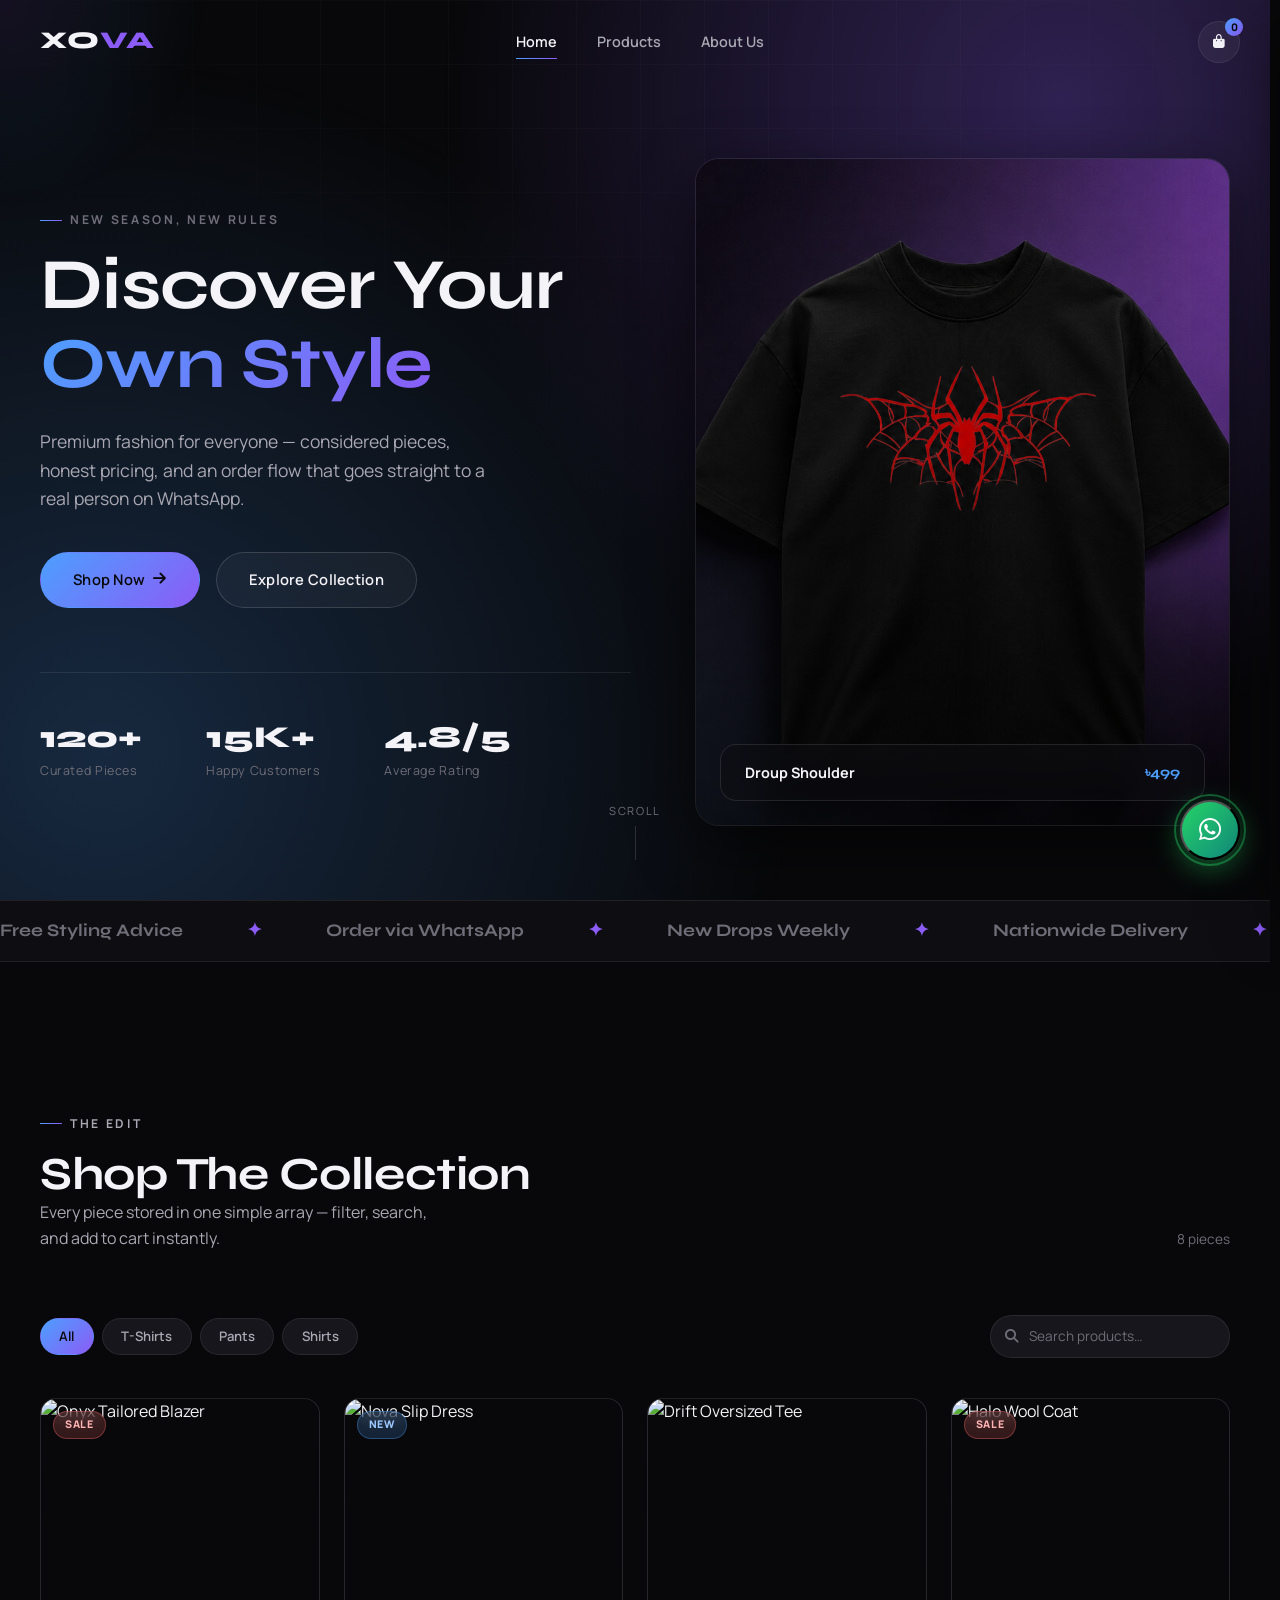
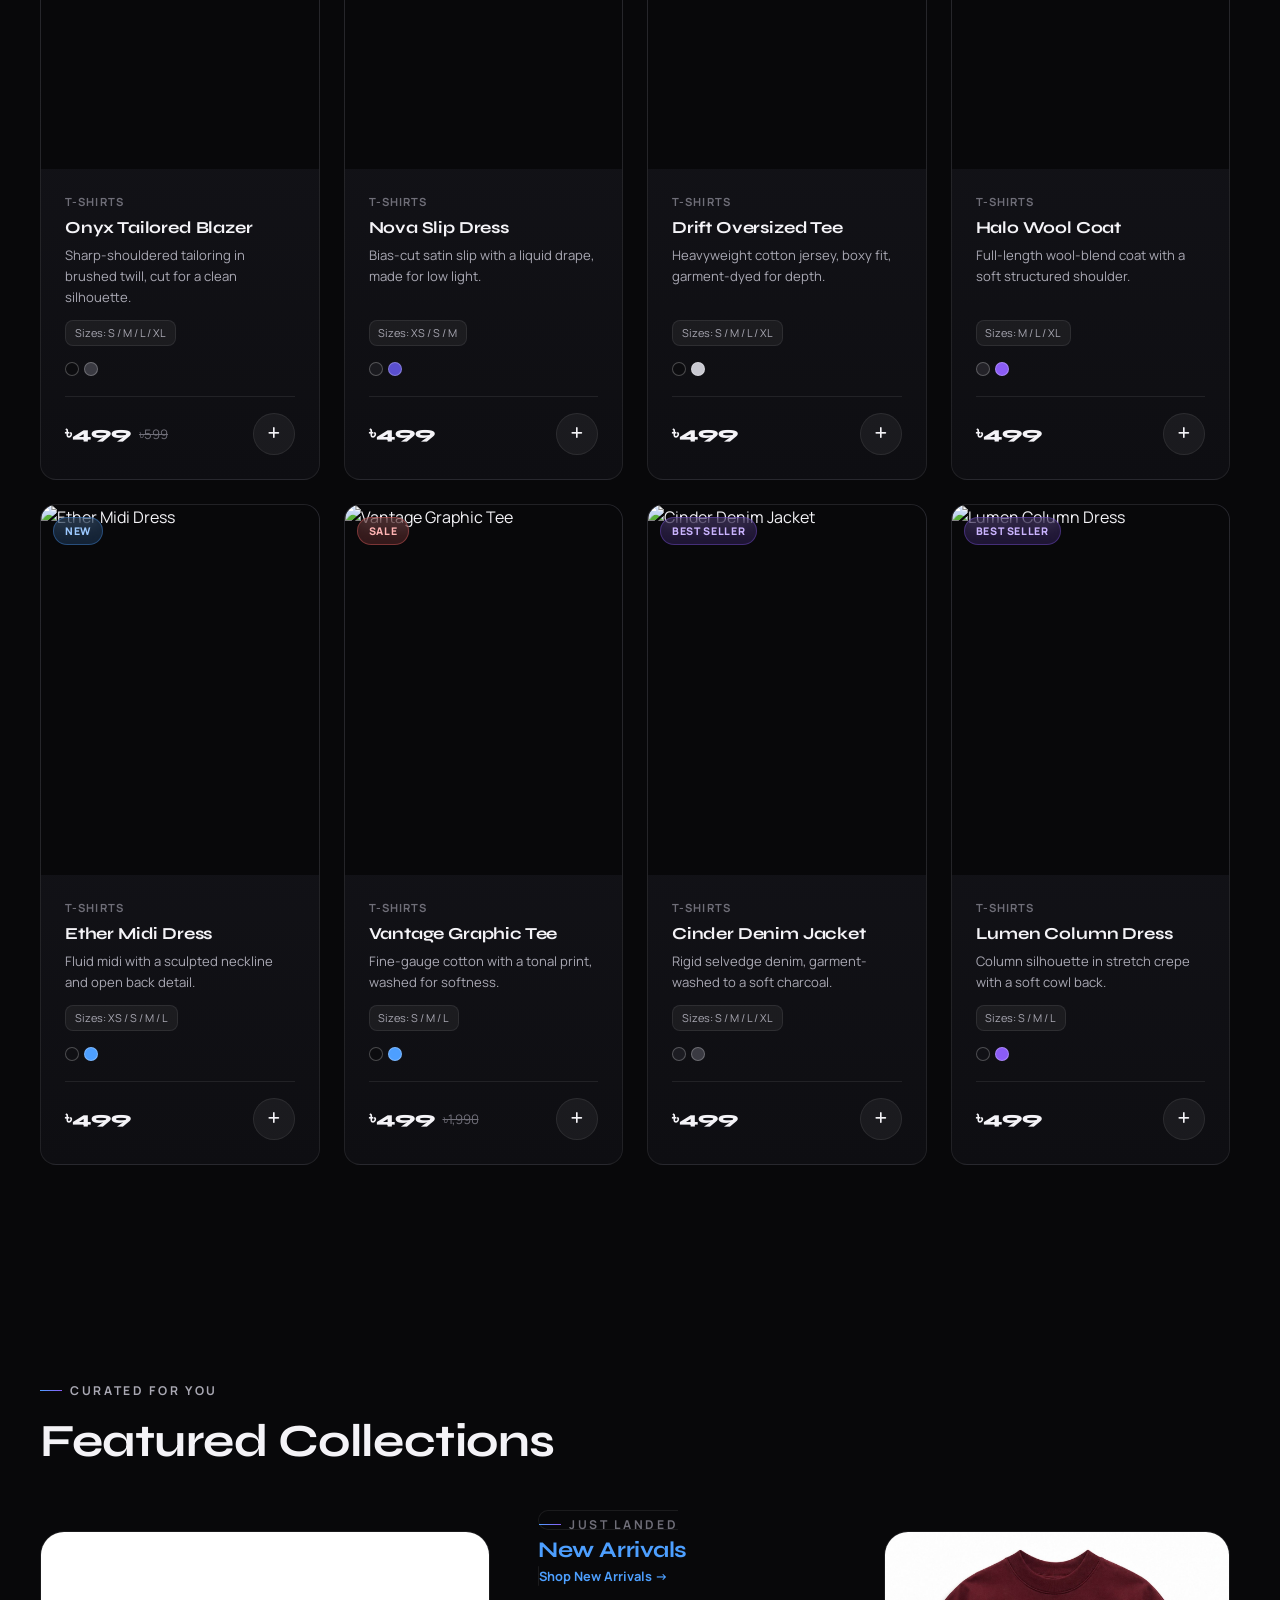
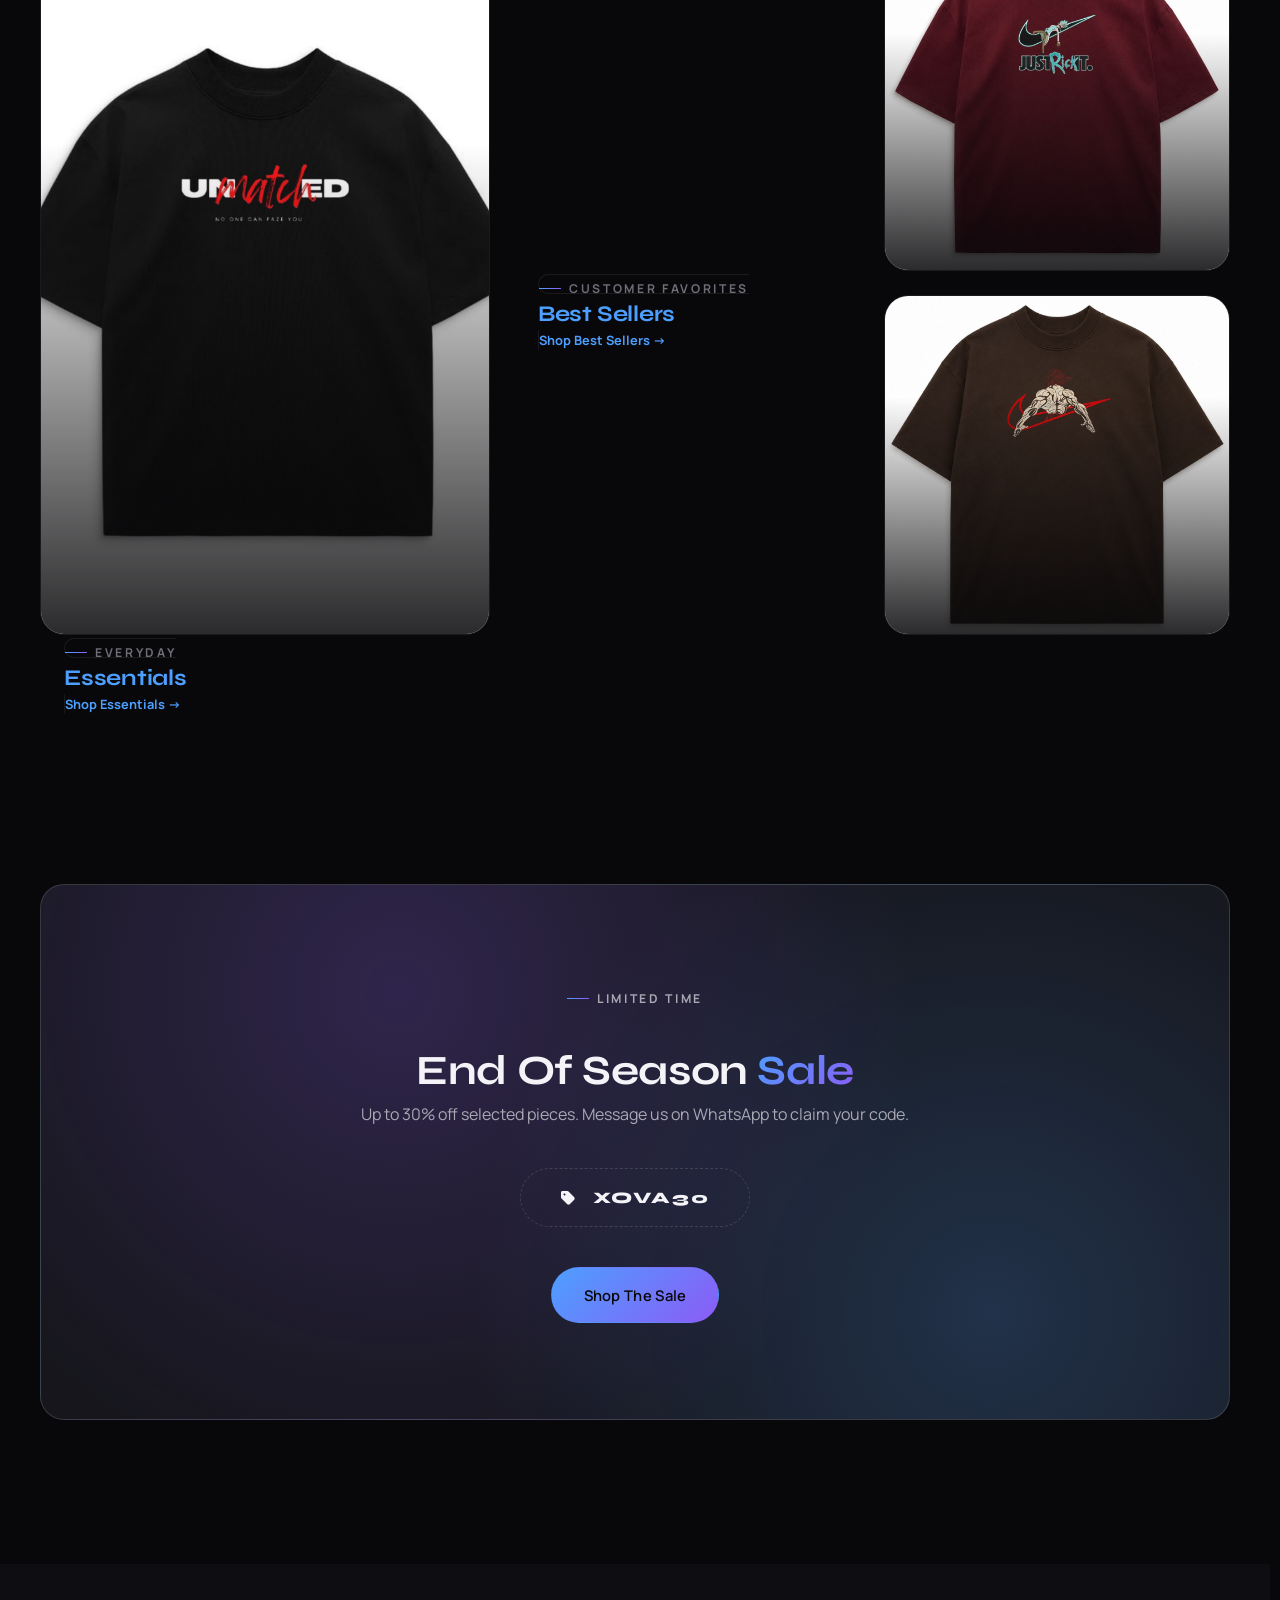
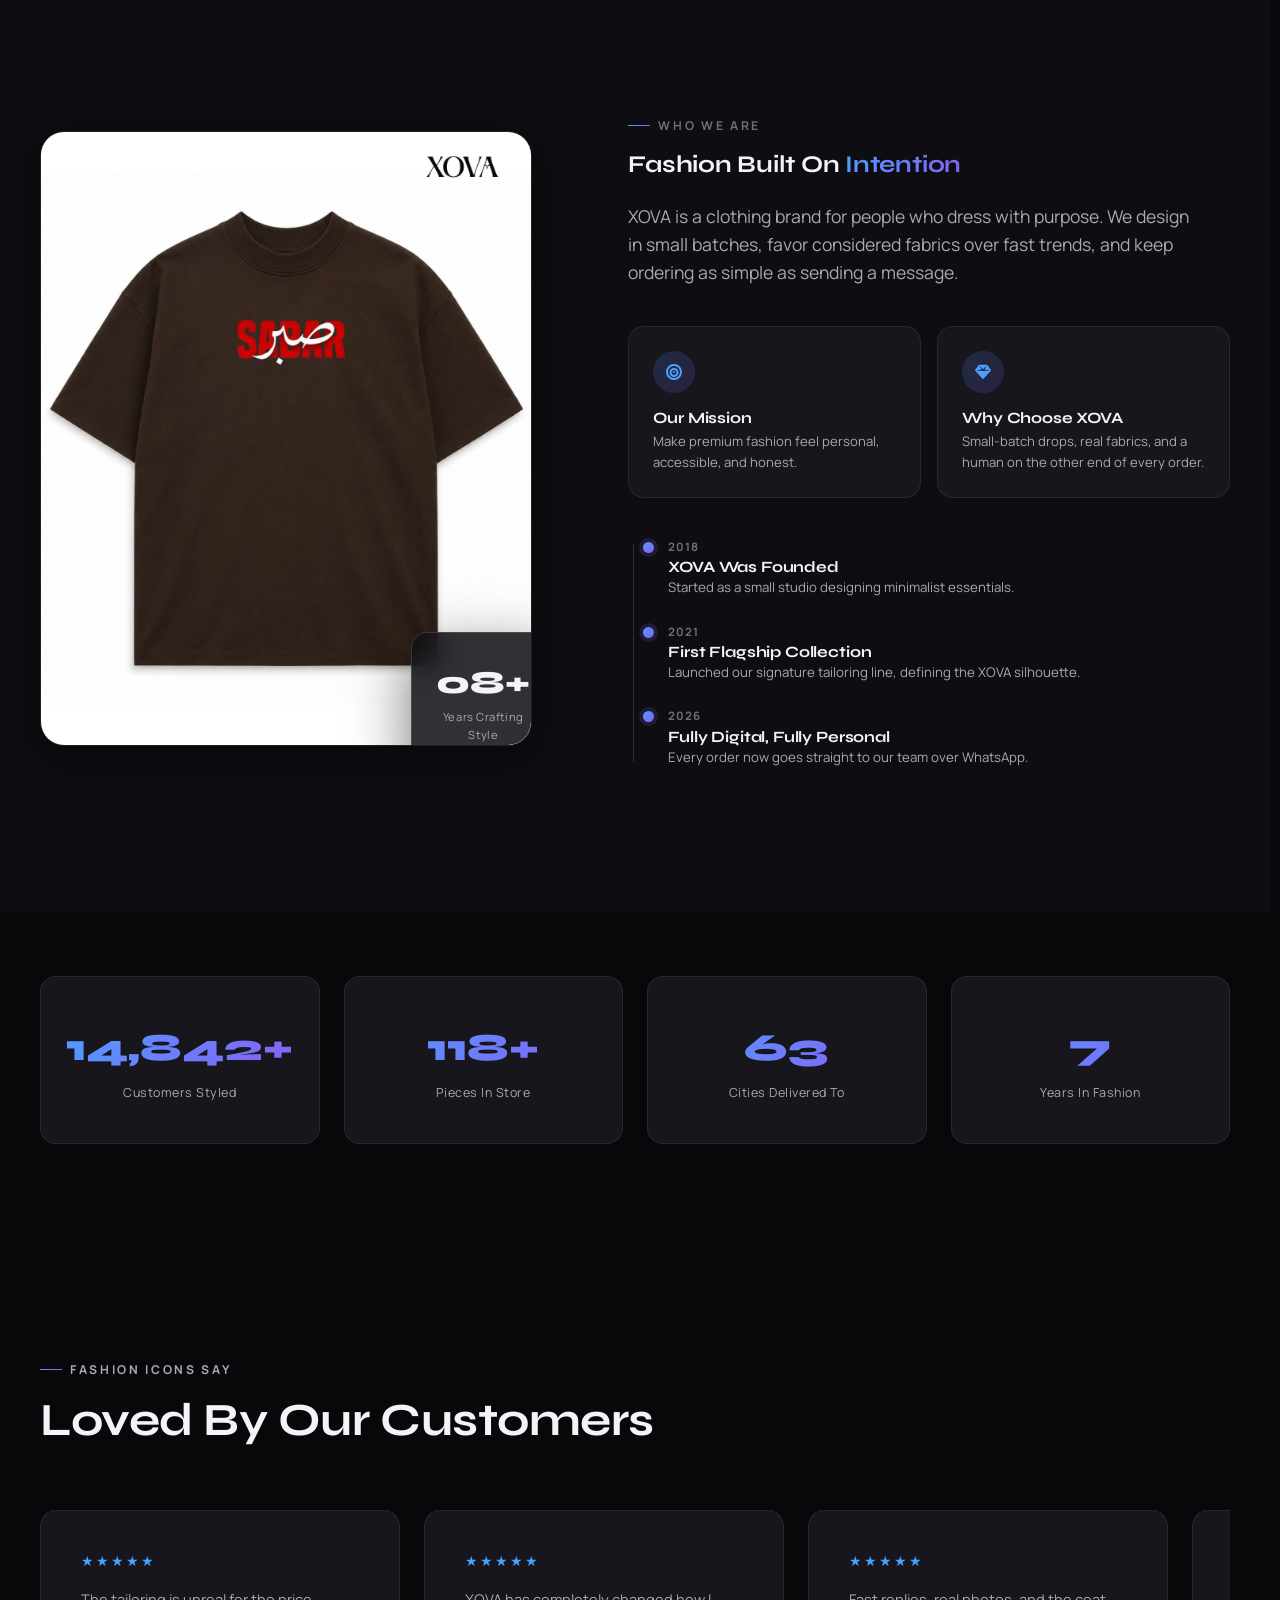
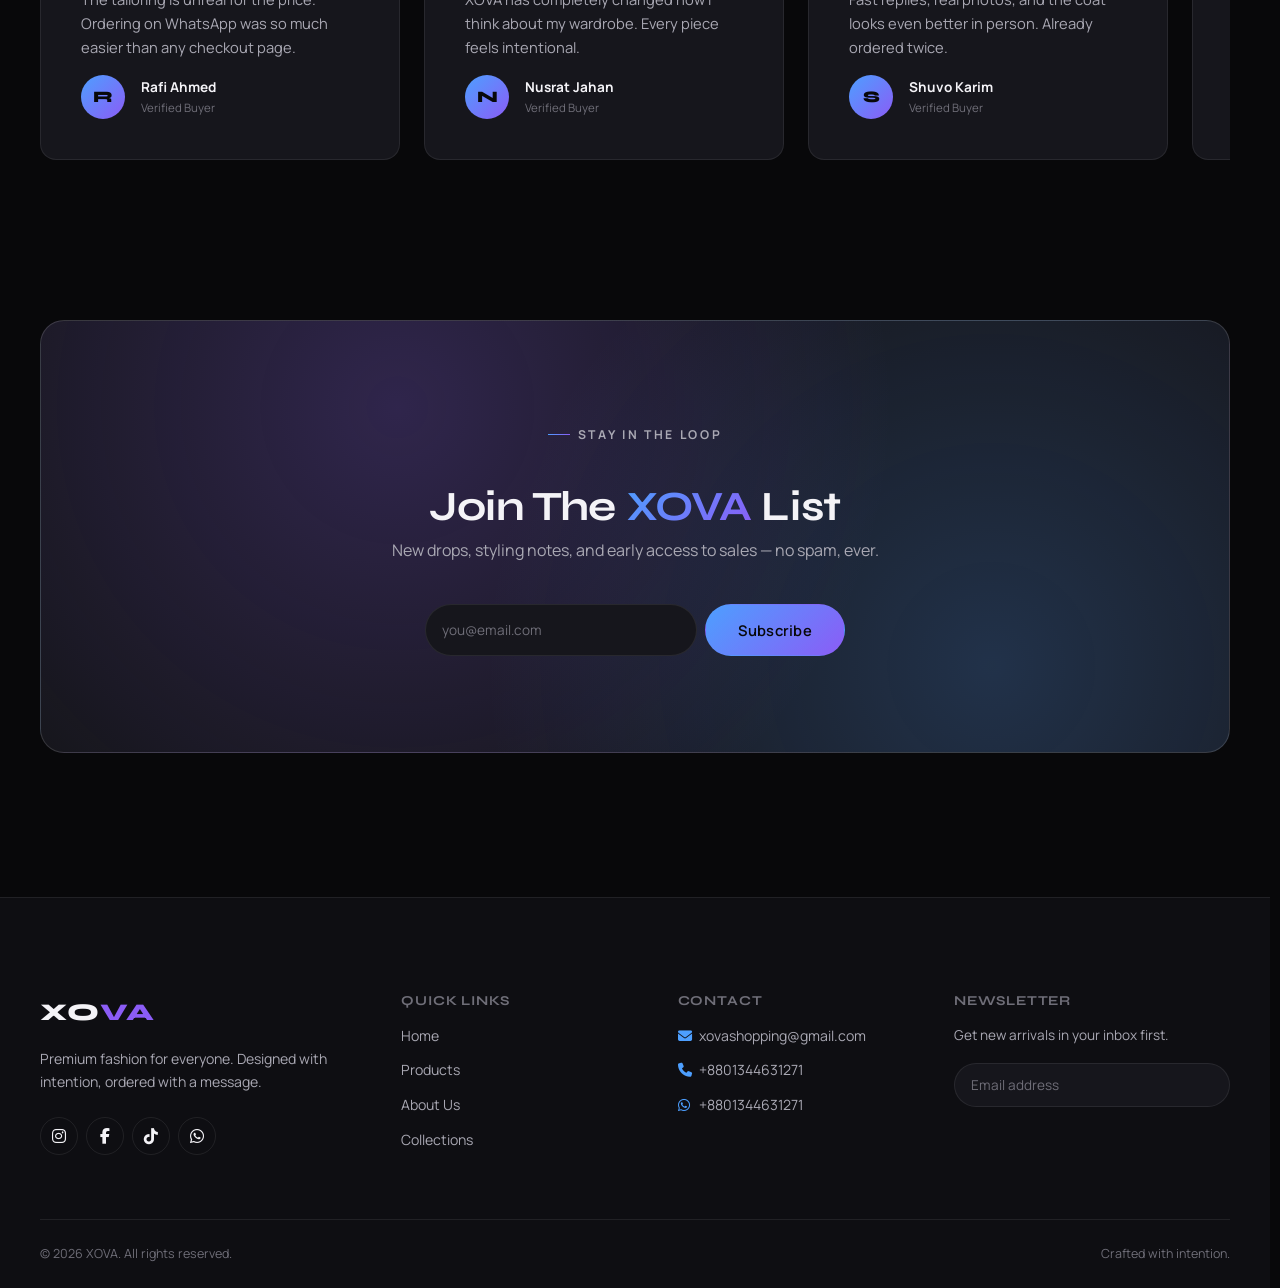
==== commit 584db025: "Update index.html" ====
--- a/index.html
+++ b/index.html
@@ -12,7 +12,7 @@
 <meta property="og:type" content="website">
 <meta property="og:title" content="XOVA — Discover Your Own Style">
 <meta property="og:description" content="Premium fashion for everyone. Shop new arrivals, best sellers and signature pieces at XOVA.">
-<meta property="og:image" content="images/og-image.jpg">
+<meta property="og:image" content="og-image.jpg">
 
 <!-- Favicon (inline, no extra file needed) -->
 <link rel="icon" href="data:image/svg+xml,<svg xmlns=%22http://www.w3.org/2000/svg%22 viewBox=%220 0 100 100%22><text y=%22.9em%22 font-size=%2290%22 fill=%22white%22>X</text></svg>">
@@ -101,7 +101,7 @@
       </div>
 
       <div class="hero-media" data-reveal="zoom">
-        <img src="images/hero.png" alt="XOVA signature look — tailored jacket on a dark studio backdrop" loading="lazy">
+        <img src="hero.png" alt="XOVA signature look — tailored jacket on a dark studio backdrop" loading="lazy">
         <div class="hero-media-tag">
           <span class="name">Droup Shoulder</span>
           <span class="price">৳499</span>
@@ -173,7 +173,7 @@
       </div>
       <div class="collections-grid">
         <a class="collection-card" href="#products" data-reveal="zoom">
-          <img src="images/collection1.jpeg" alt="New Arrivals collection" loading="lazy">
+          <img src="collection1.jpeg" alt="New Arrivals collection" loading="lazy">
           <div class="collection-label">
             <p class="eyebrow">Just Landed</p>
             <h3>New Arrivals</h3>
@@ -181,7 +181,7 @@
           </div>
         </a>
         <a class="collection-card" href="#products" data-reveal="zoom" style="--i:1">
-          <img src="images/collection2.jpeg" alt="Best Sellers collection" loading="lazy">
+          <img src="collection2.jpeg" alt="Best Sellers collection" loading="lazy">
           <div class="collection-label">
             <p class="eyebrow">Customer Favorites</p>
             <h3>Best Sellers</h3>
@@ -189,7 +189,7 @@
           </div>
         </a>
         <a class="collection-card" href="#products" data-reveal="zoom" style="--i:2">
-          <img src="images/collection3.jpeg" alt="Everyday Essentials collection" loading="lazy">
+          <img src="collection3.jpeg" alt="Everyday Essentials collection" loading="lazy">
           <div class="collection-label">
             <p class="eyebrow">Everyday</p>
             <h3>Essentials</h3>
@@ -220,7 +220,7 @@
     <div class="container">
       <div class="about-grid">
         <div class="about-media" data-reveal="left">
-          <img src="images/about.jpeg" alt="Behind the scenes at XOVA studio" loading="lazy">
+          <img src="about.jpeg" alt="Behind the scenes at XOVA studio" loading="lazy">
           <div class="about-media-float">
             <div class="num">08+</div>
             <div class="lbl">Years Crafting<br>Style</div>
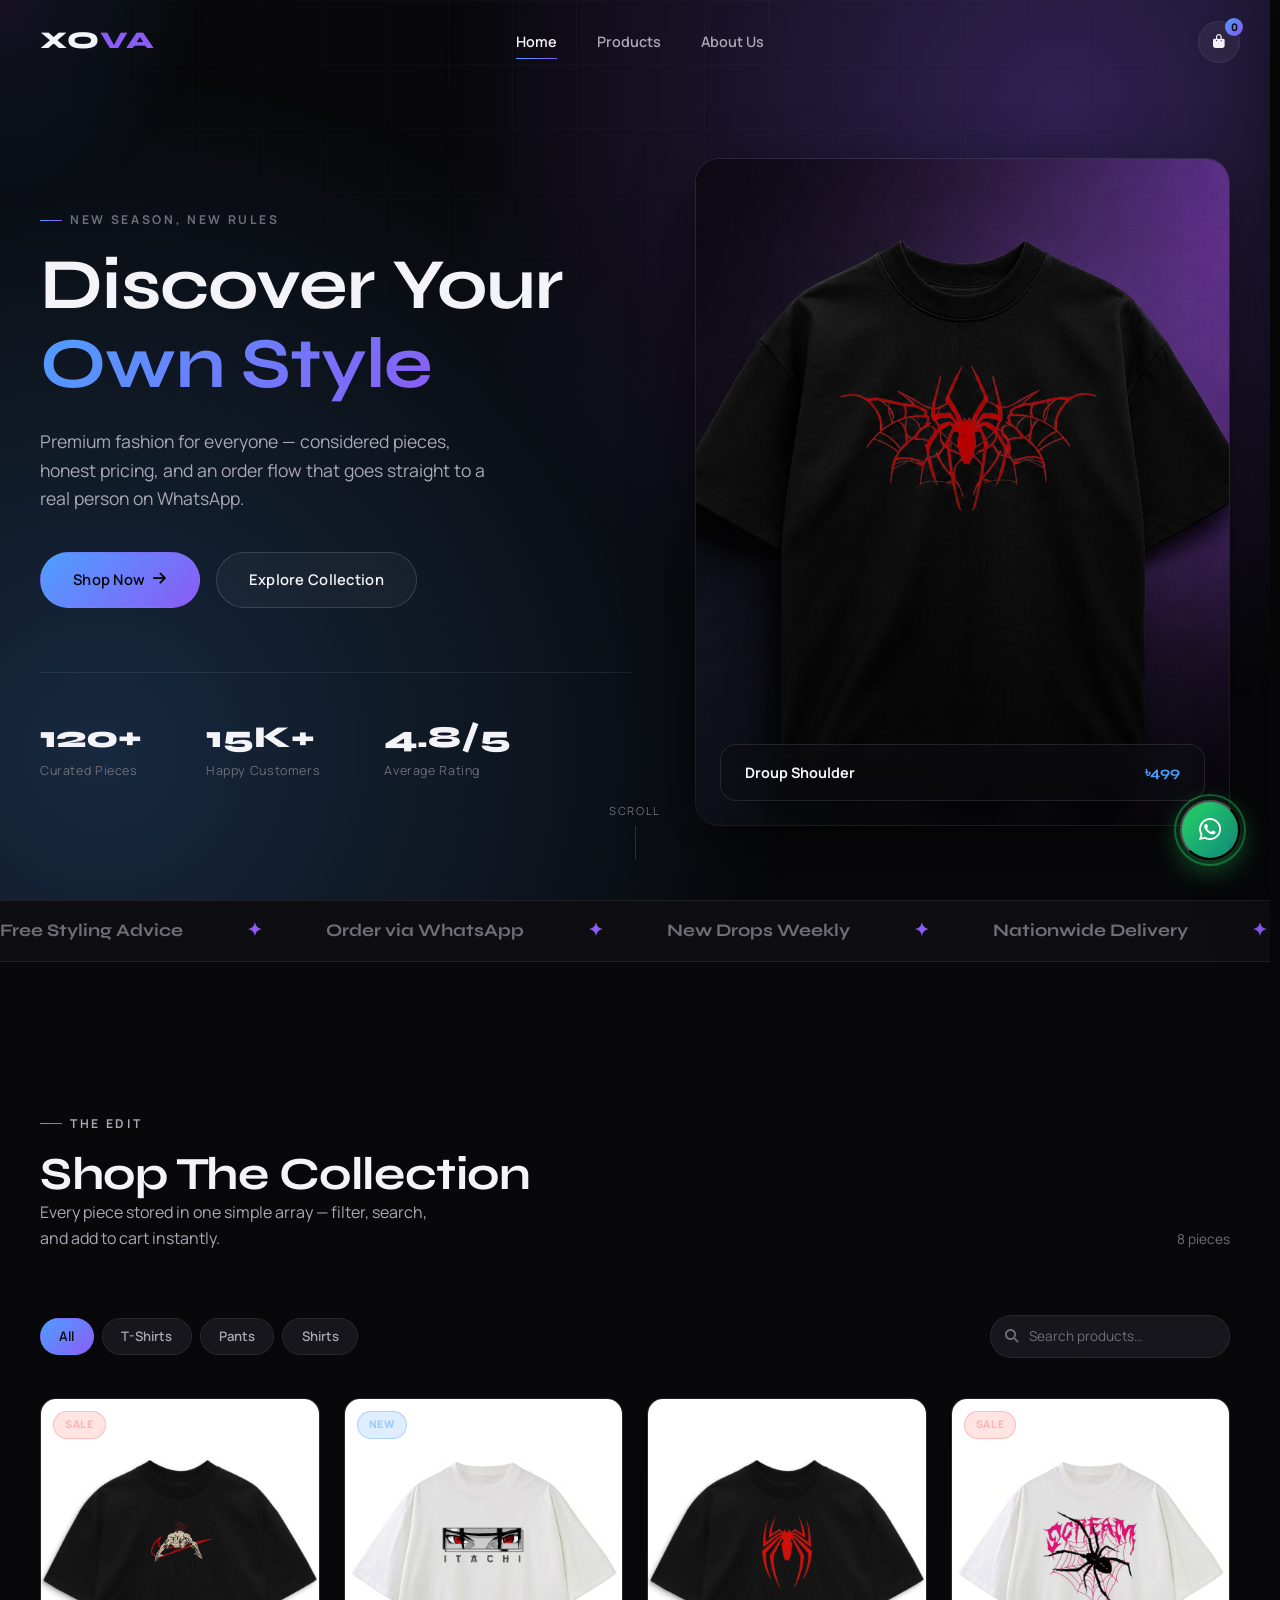
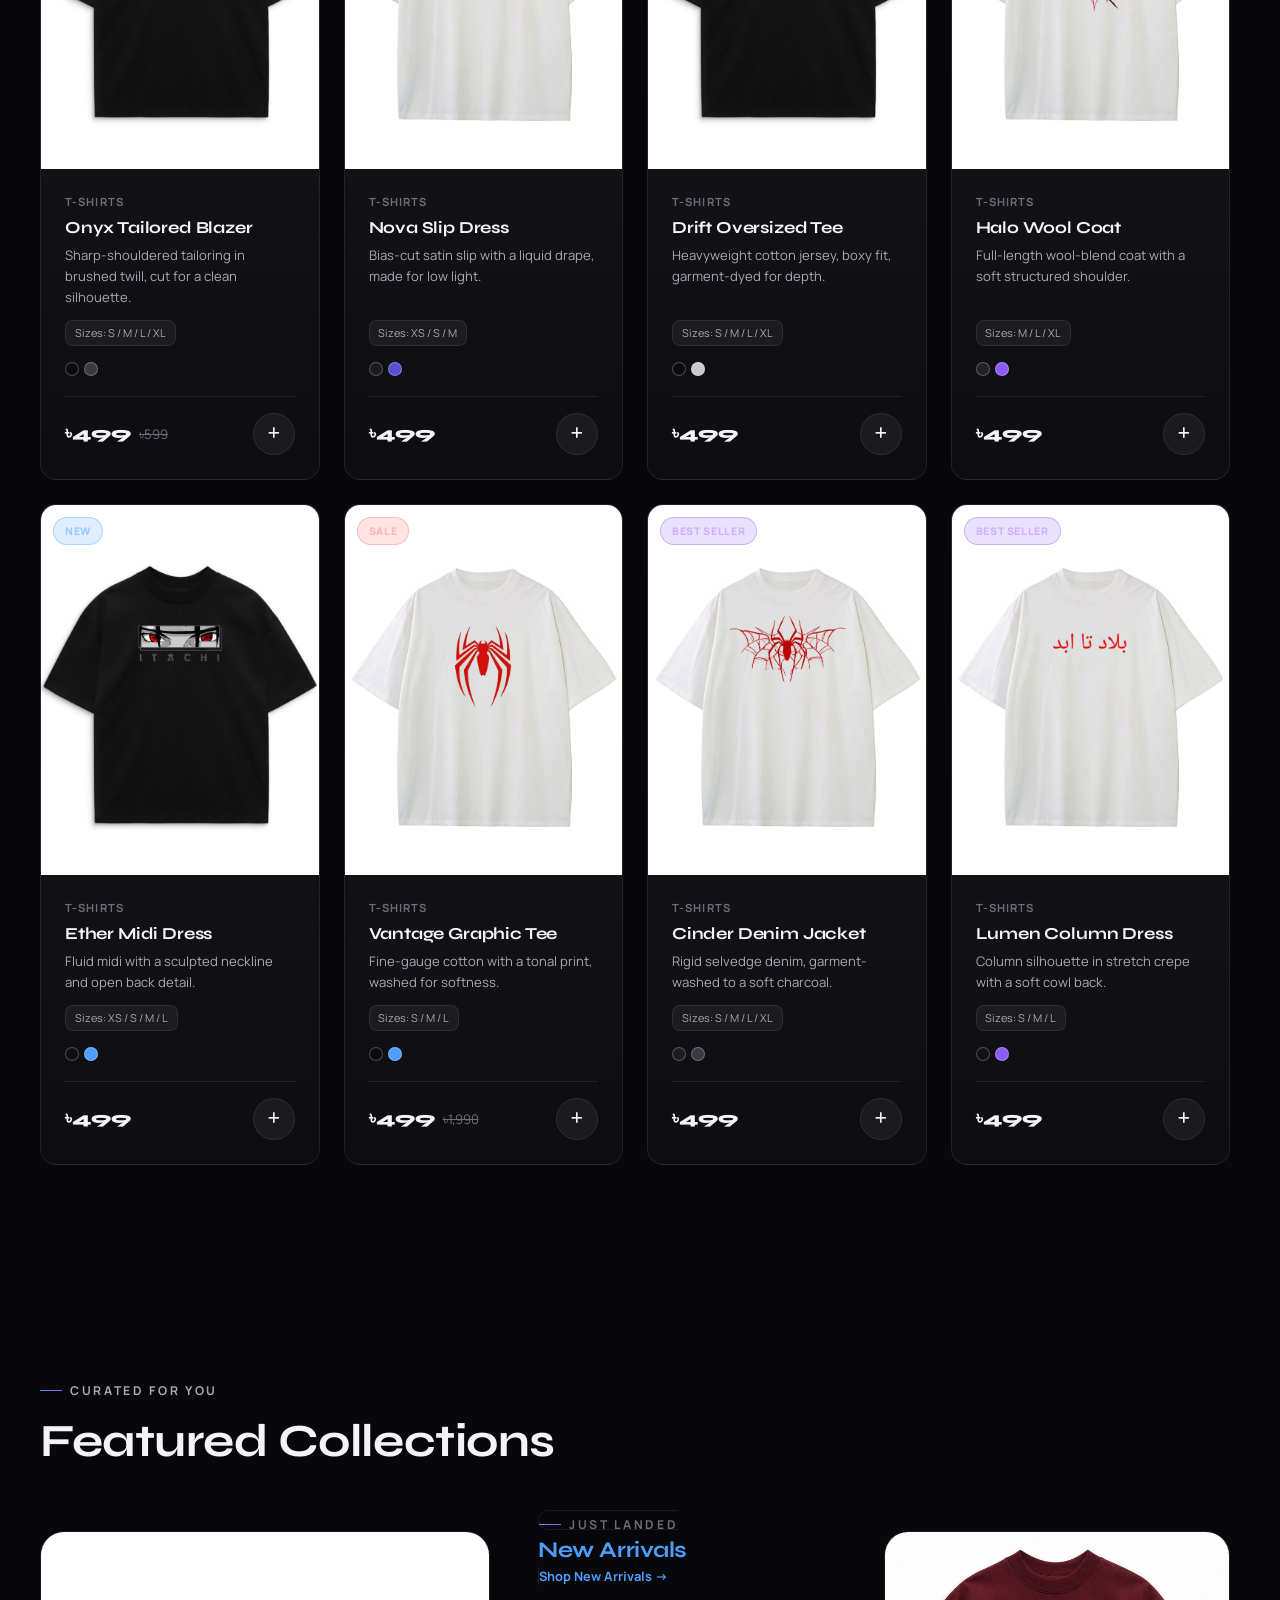
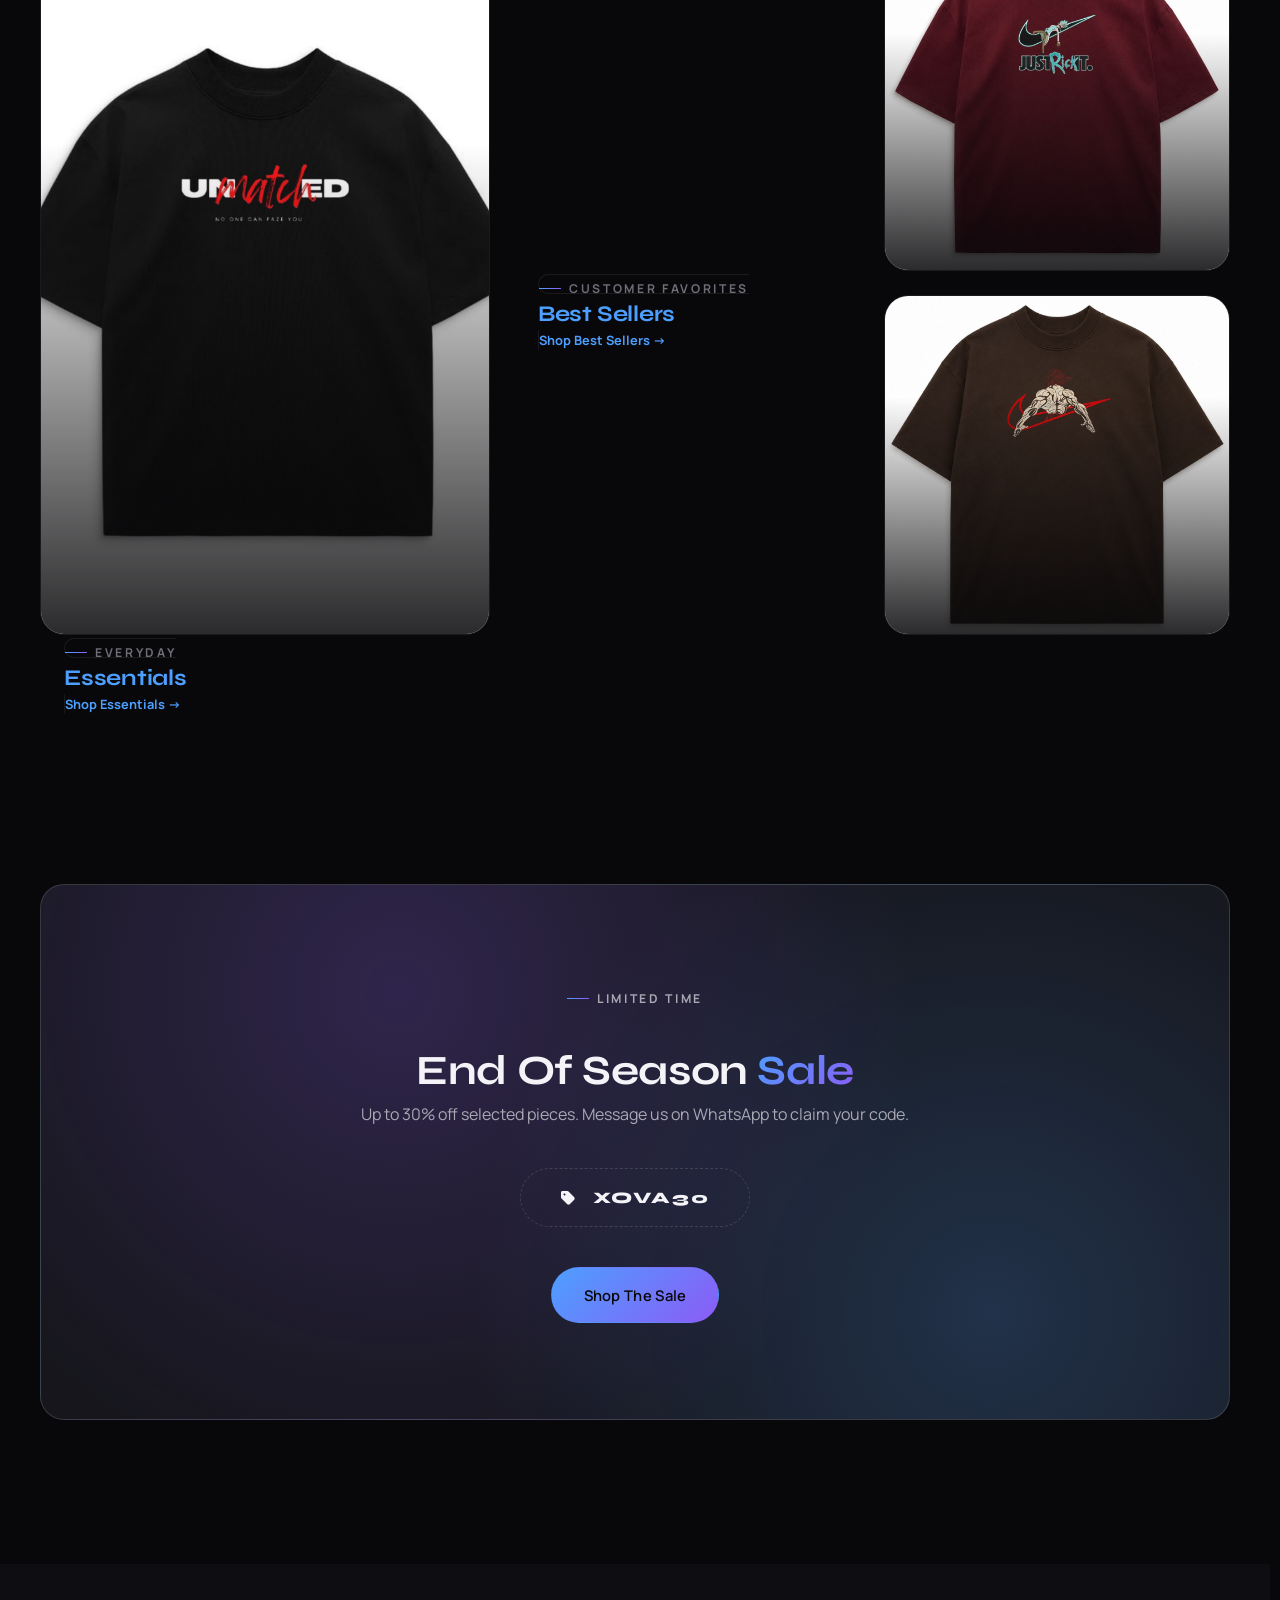
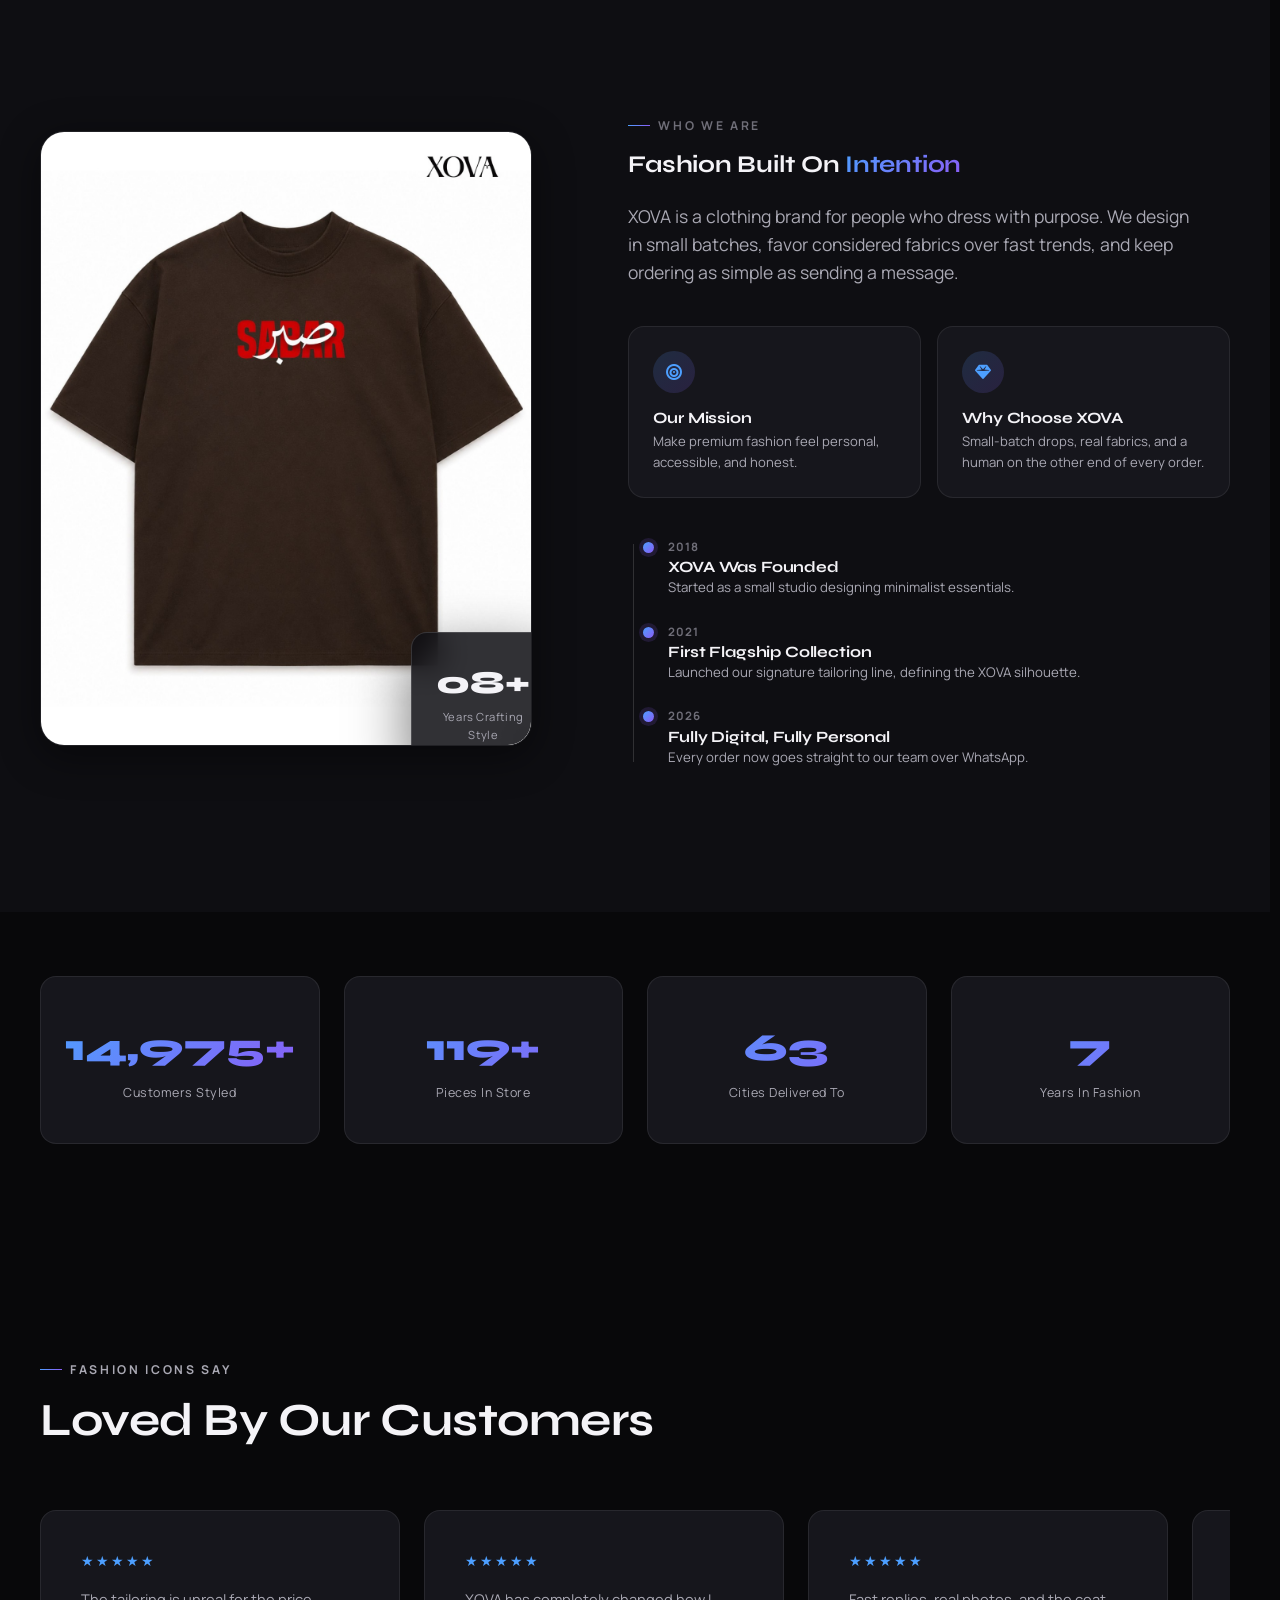
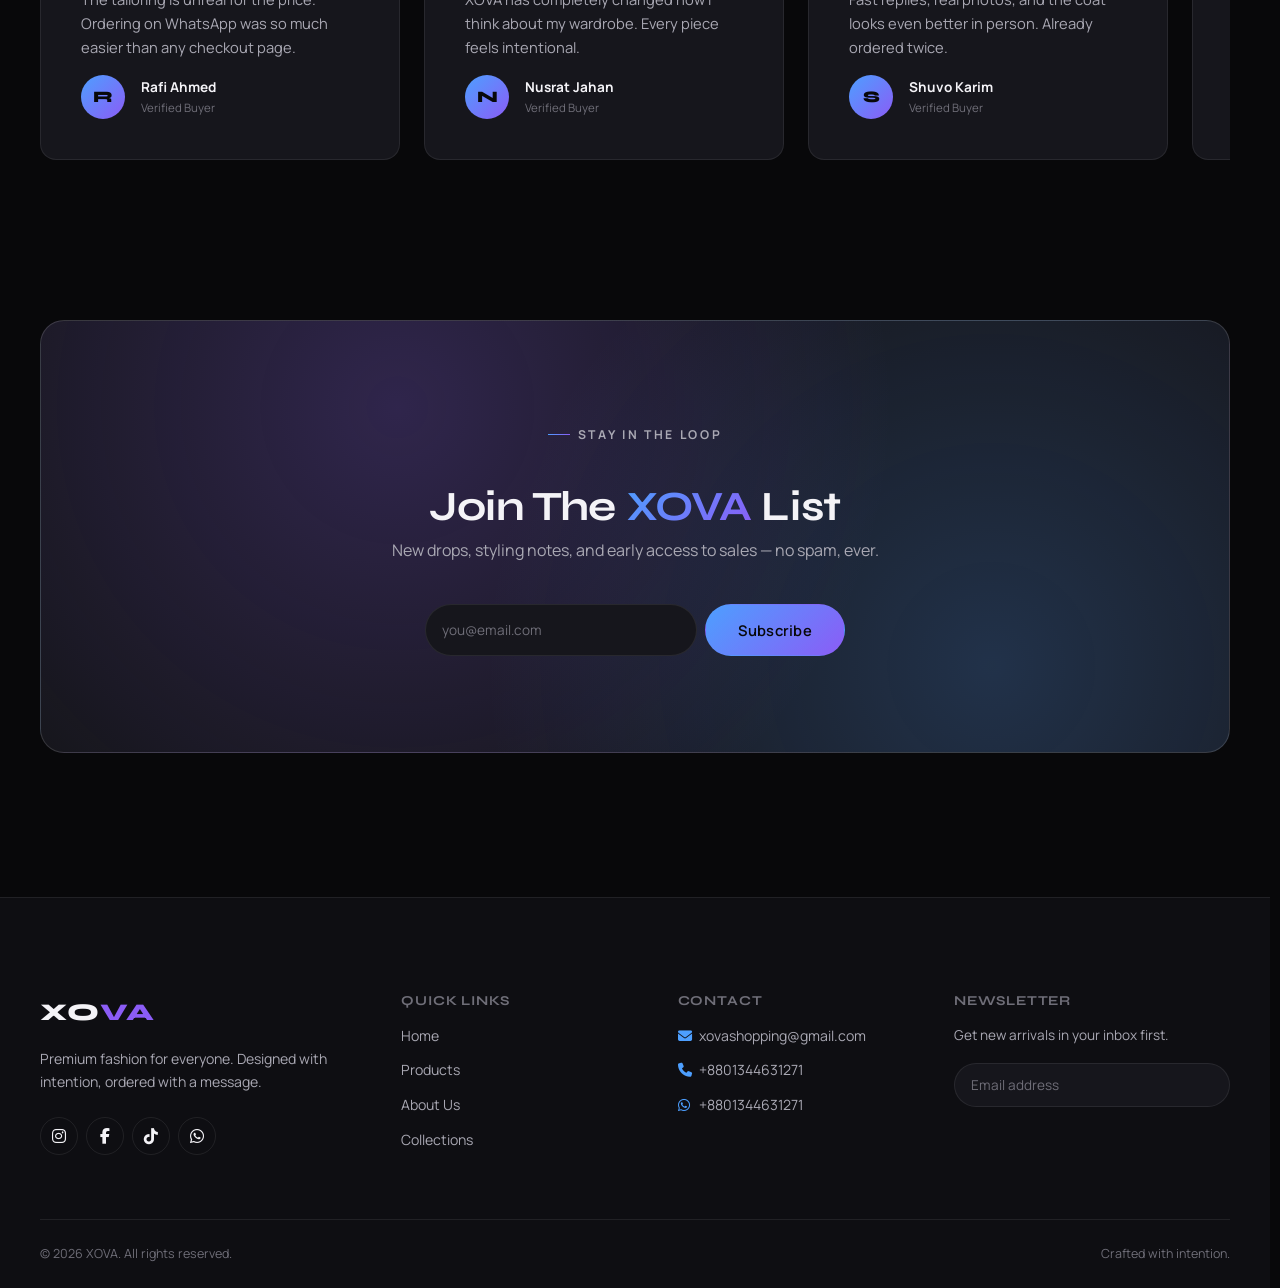
==== commit ae3d8581: "Update index.html" ====
--- a/index.html
+++ b/index.html
@@ -380,9 +380,9 @@
         <a href="#home" class="nav-logo">XO<span>VA</span></a>
         <p>Premium fashion for everyone. Designed with intention, ordered with a message.</p>
         <div class="social-row">
-          <a href="#" aria-label="Instagram"><i class="fa-brands fa-instagram"></i></a>
-          <a href="#" aria-label="Facebook"><i class="fa-brands fa-facebook-f"></i></a>
-          <a href="#" aria-label="TikTok"><i class="fa-brands fa-tiktok"></i></a>
+          <a href="https://www.instagram.com/xova.shop/" aria-label="Instagram"><i class="fa-brands fa-instagram"></i></a>
+          <a href="https://www.facebook.com/profile.php?id=61573365785593&rdid=bUf1soWiQ6ayOdX6&share_url=https%3A%2F%2Fwww.facebook.com%2Fshare%2F15y7y8A26U%2F%3Futm_source%3Dig%26utm_medium%3Dsocial%26utm_content%3Dlink_in_bio#" aria-label="Facebook"><i class="fa-brands fa-facebook-f"></i></a>
+          <a href="https://www.tiktok.com/@xovashopping?is_from_webapp=1&sender_device=pc" aria-label="TikTok"><i class="fa-brands fa-tiktok"></i></a>
           <a href="https://wa.me/8801344631271" aria-label="WhatsApp"><i class="fa-brands fa-whatsapp"></i></a>
         </div>
       </div>
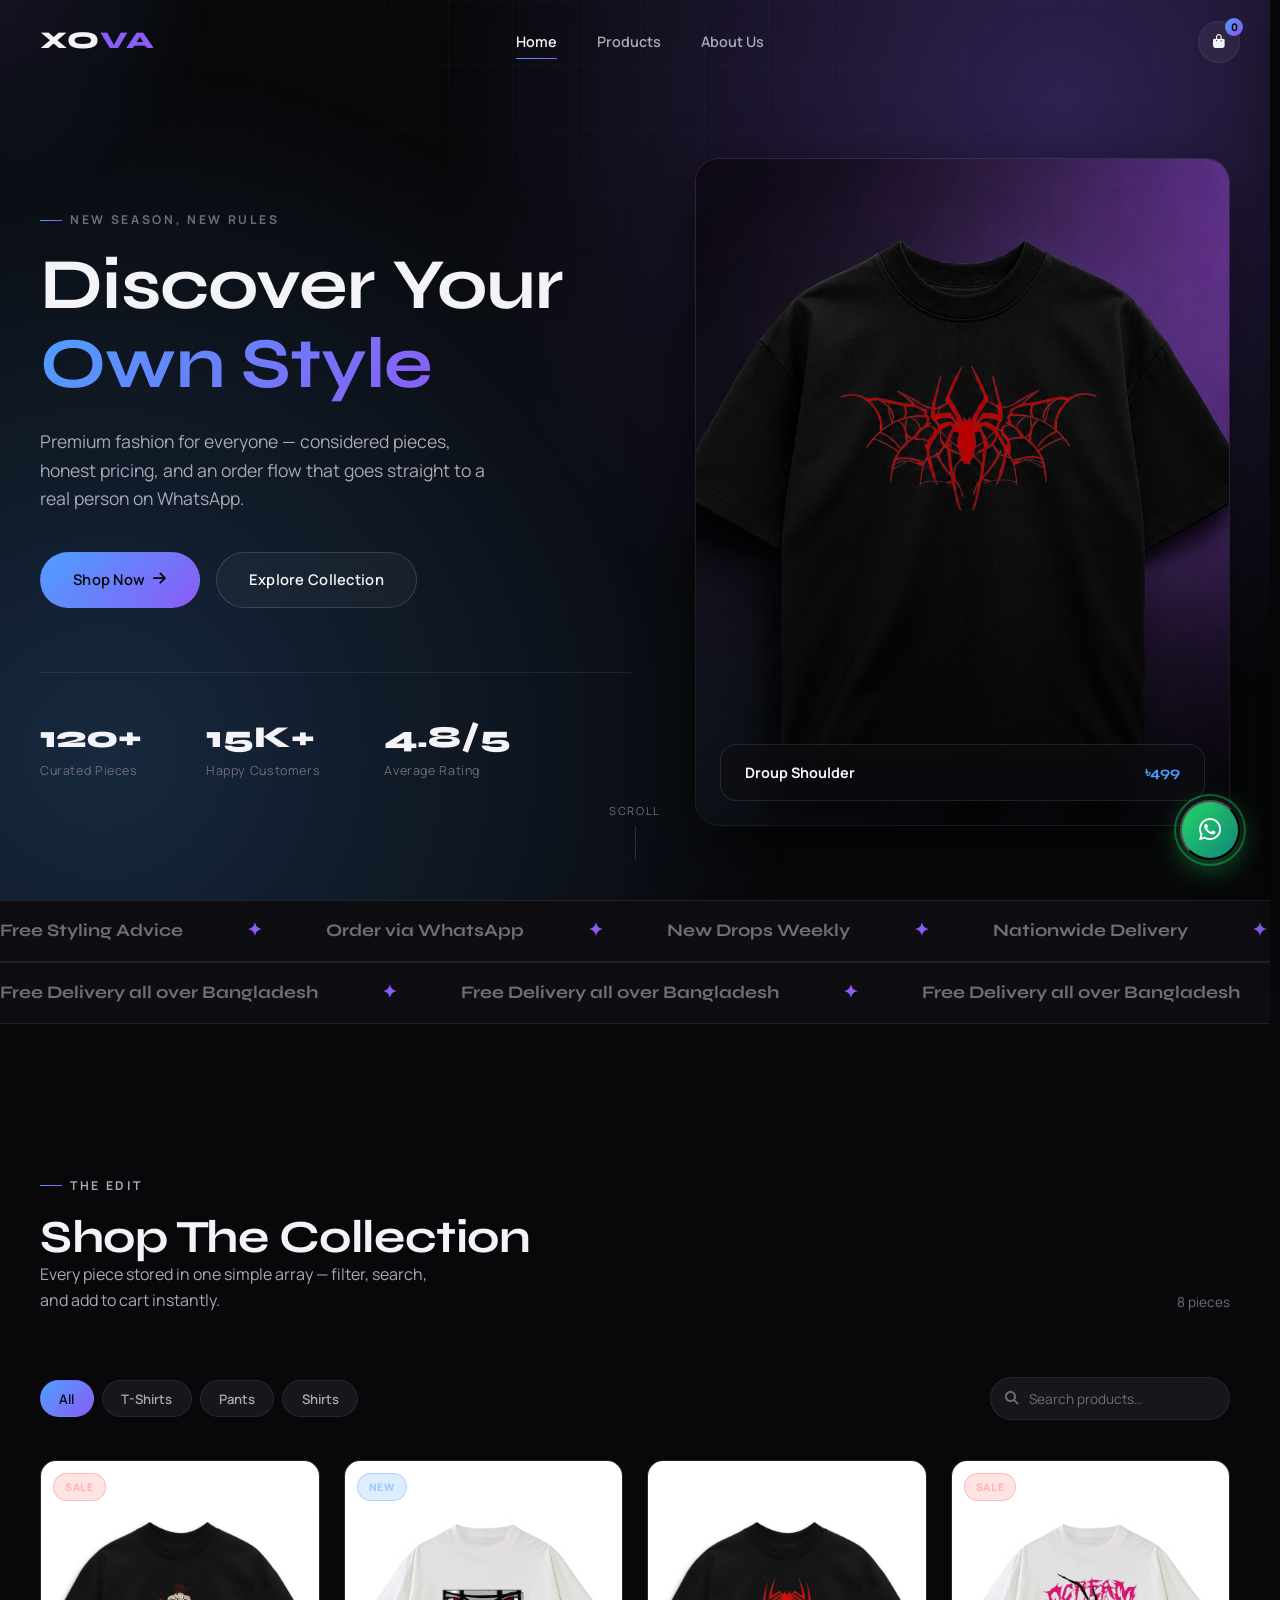
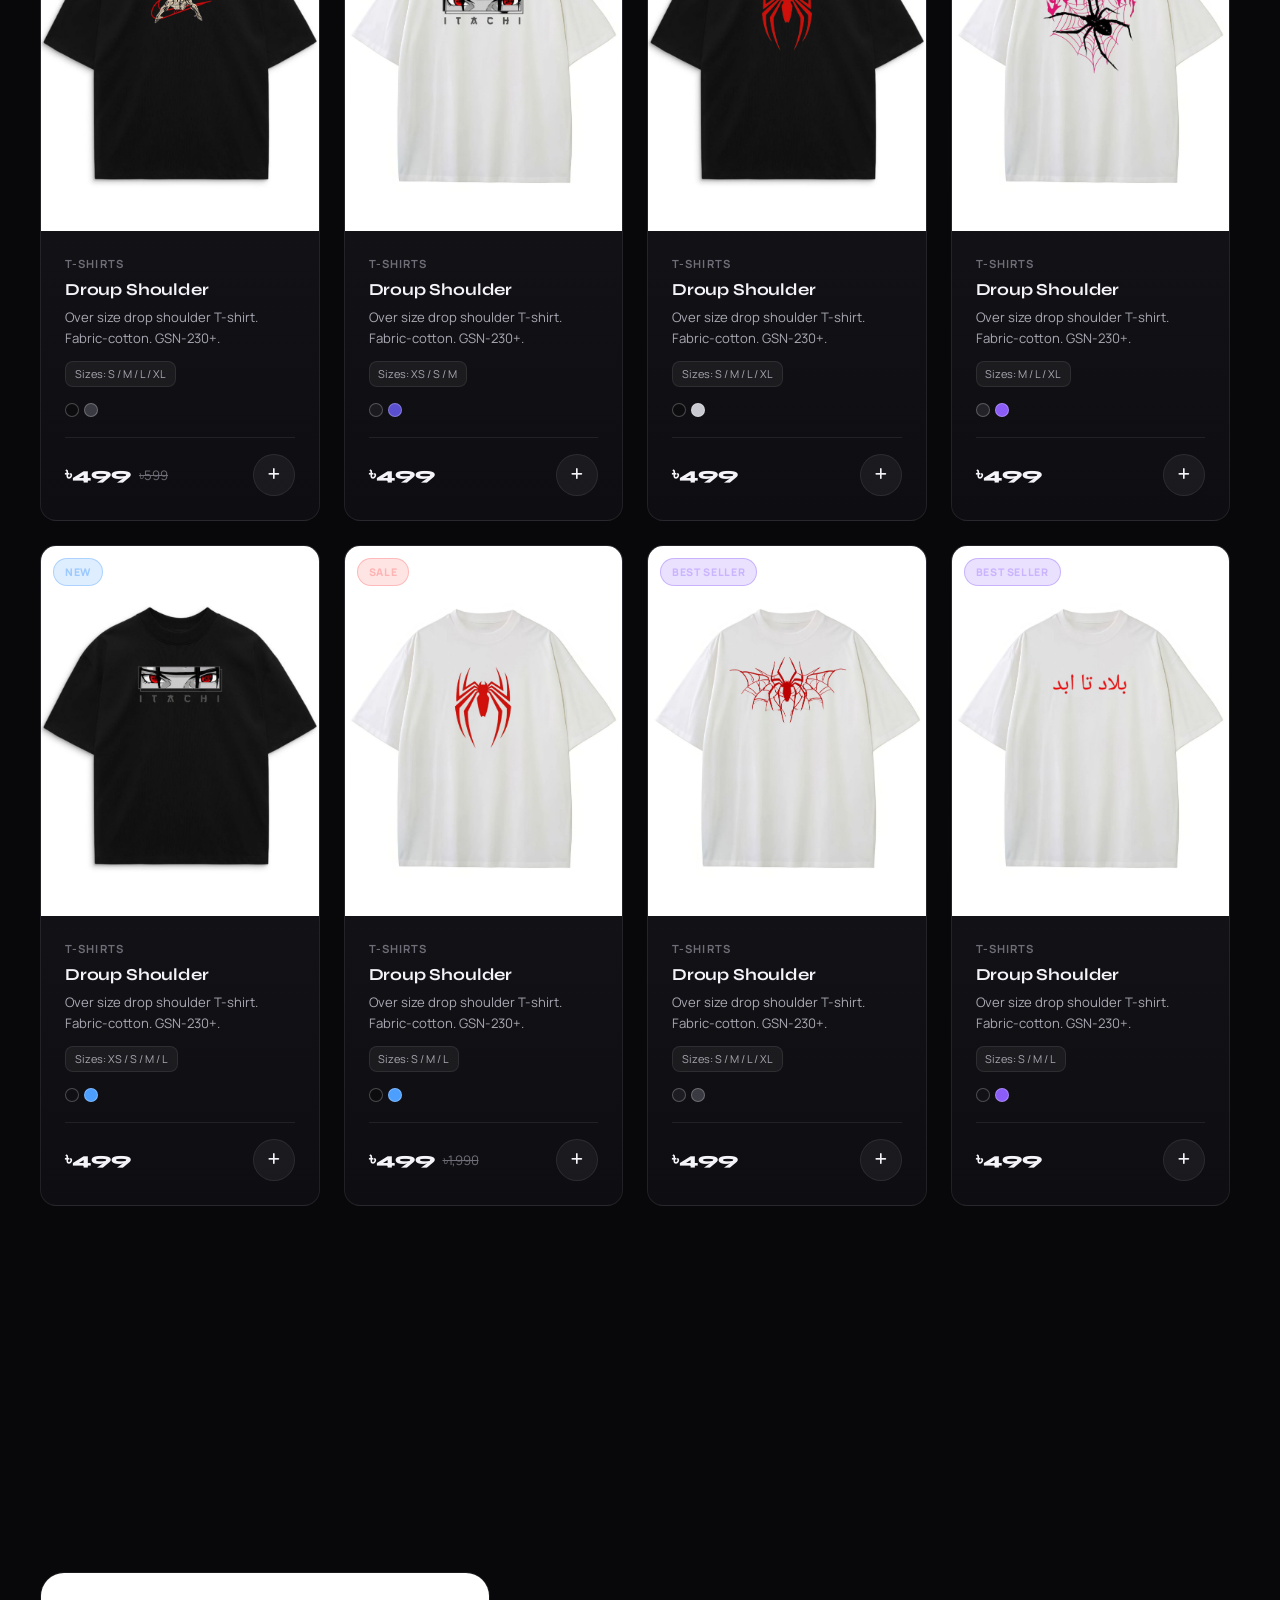
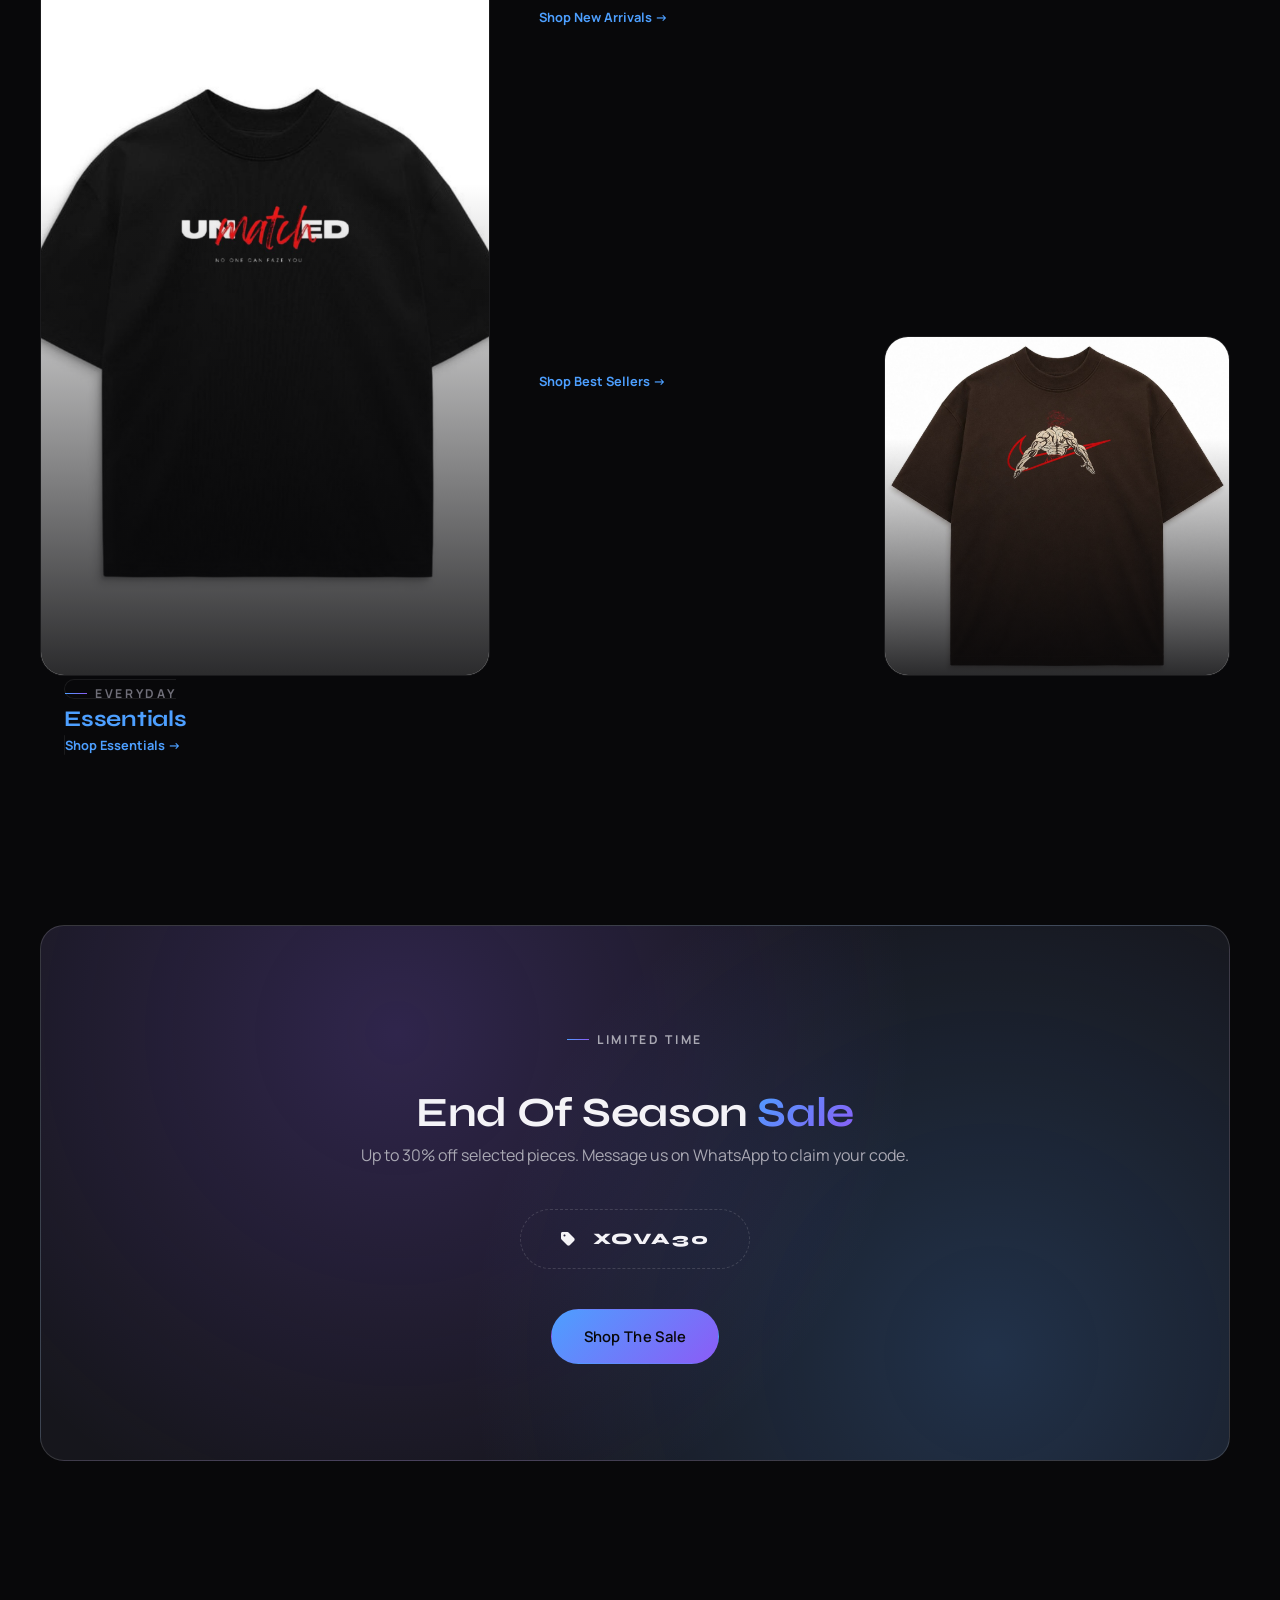
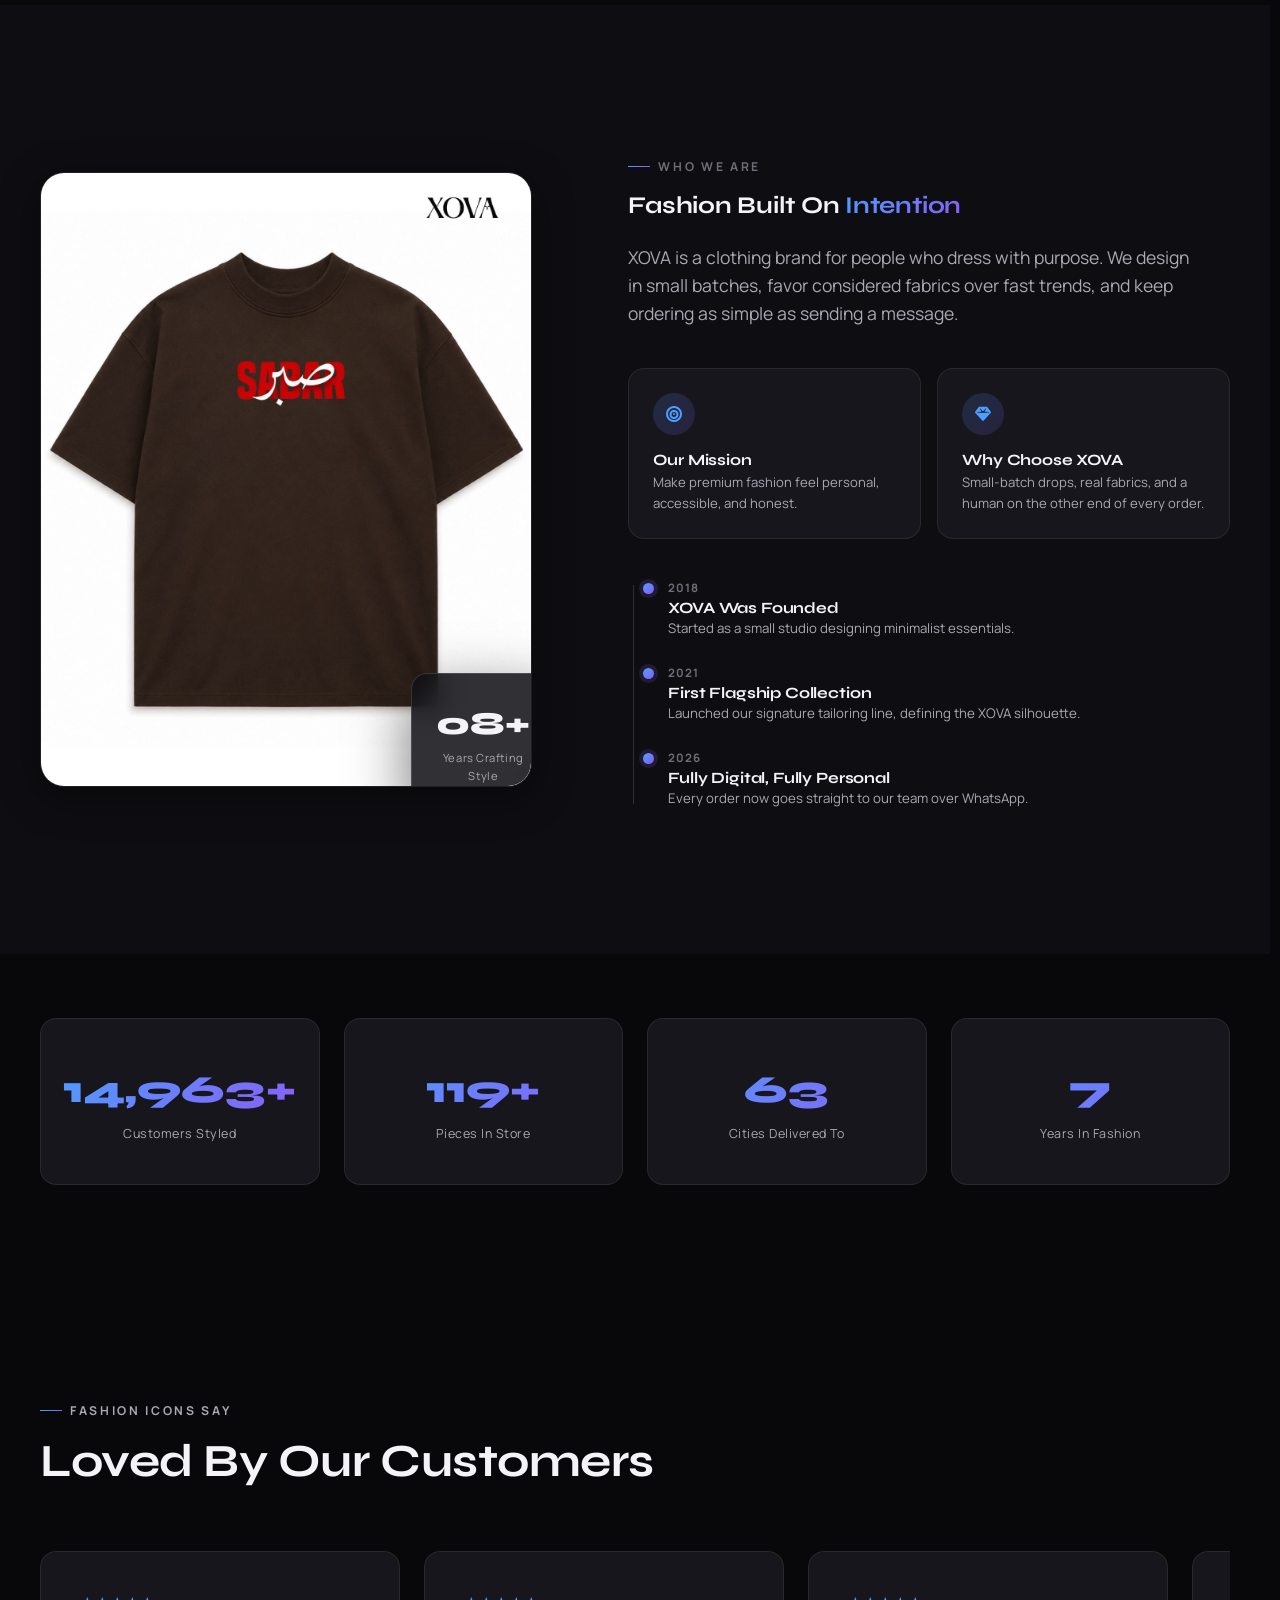
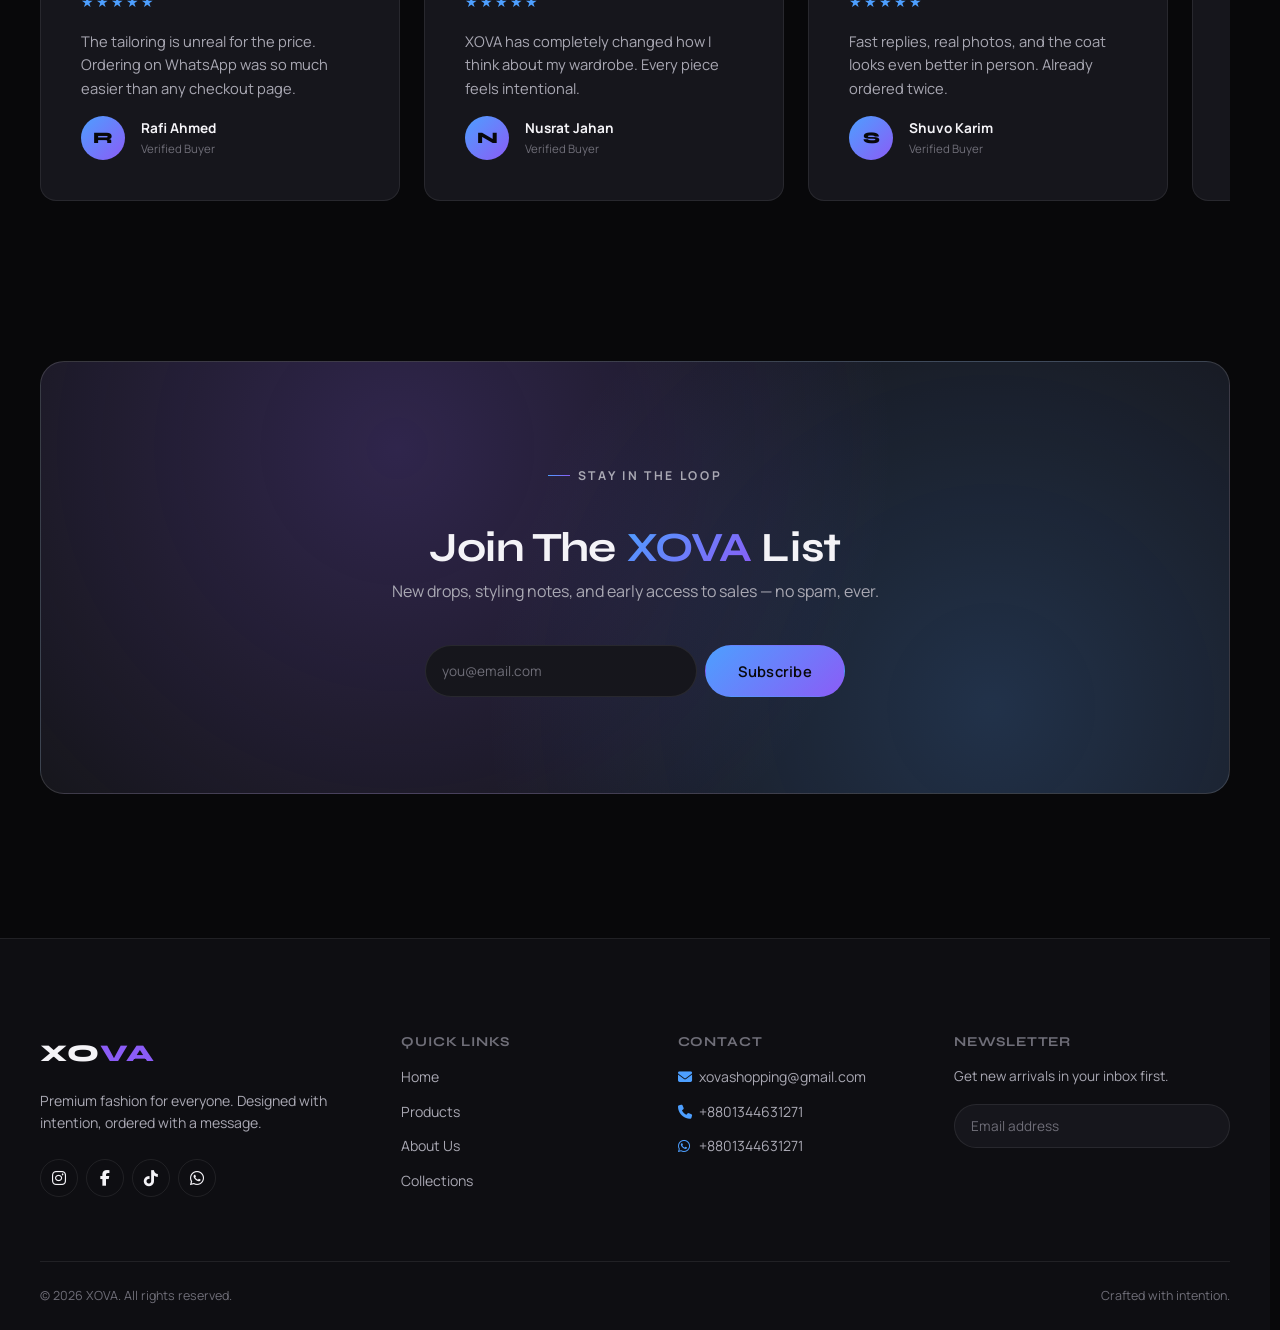
==== commit 6fd317dc: "Update index.html" ====
--- a/index.html
+++ b/index.html
@@ -129,6 +129,20 @@
     </div>
   </div>
 
+  <!-- Marquee -->
+  <div class="marquee" aria-hidden="true">
+    <div class="marquee-track">
+      <span>Free Delivery all over Bangladesh</span>
+      <span>Free Delivery all over Bangladesh</span>
+      <span>Free Delivery all over Bangladesh</span>
+      <span>Free Delivery all over Bangladesh</span>
+      <span>Free Delivery all over Bangladesh</span>
+      <span>Free Delivery all over Bangladesh</span>
+      <span>Free Delivery all over Bangladesh</span>
+      
+    </div>
+  </div>
+
   <!-- ============================= PRODUCTS ============================= -->
   <section class="section-pad" id="products">
     <div class="container">
